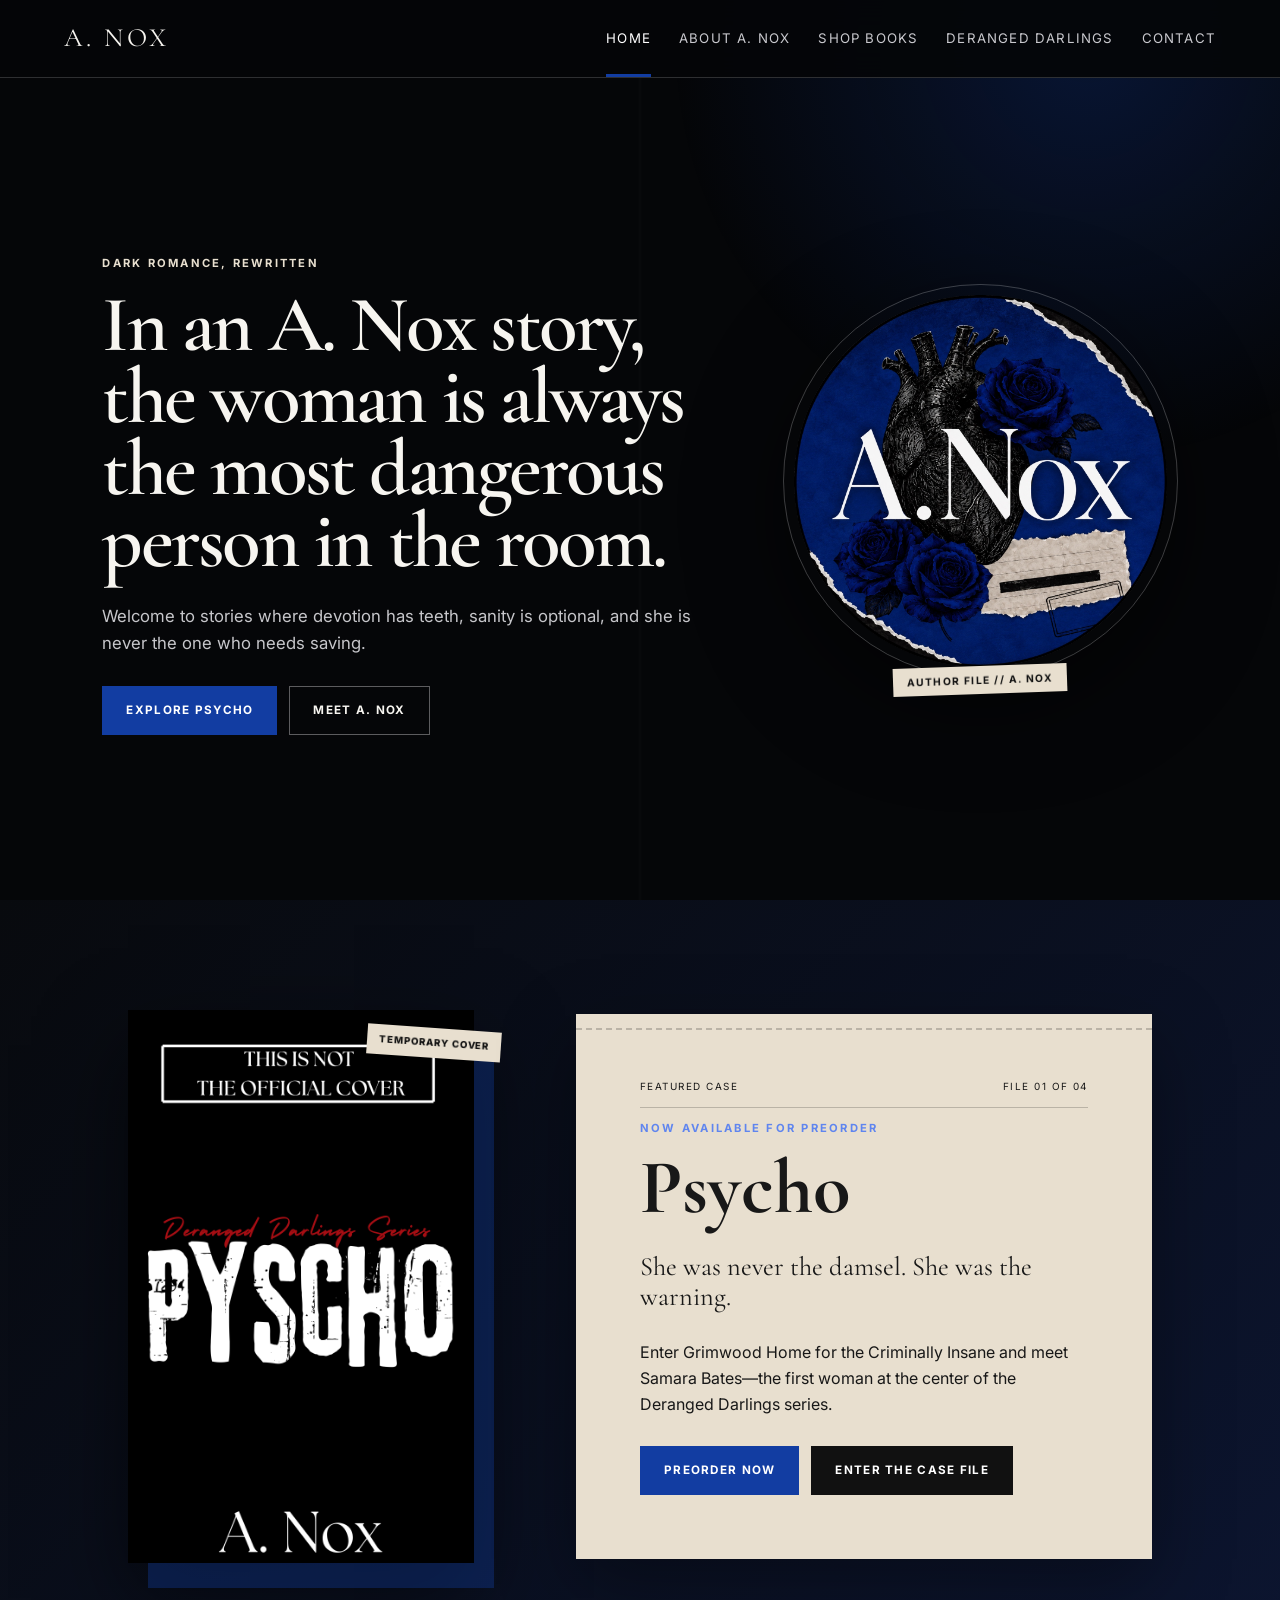
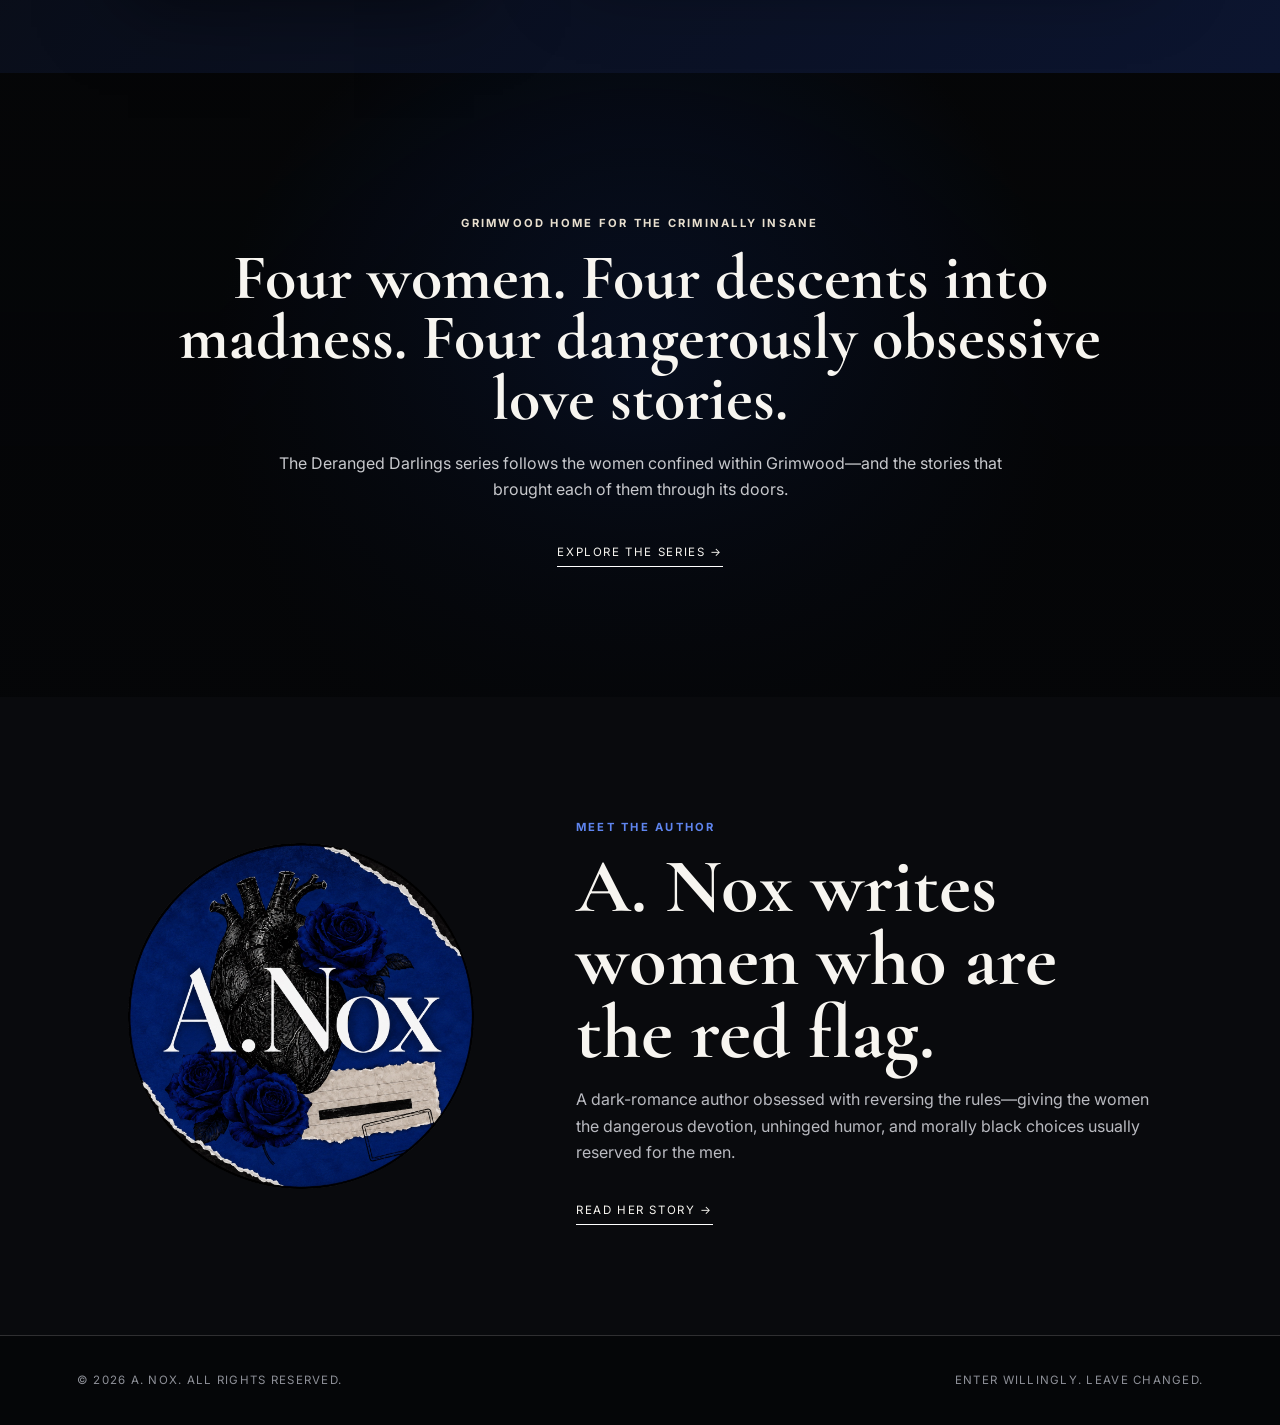
==== index.html @ 973962b9 "Build A. Nox author website" ====
<!doctype html>
<html lang="en">
<head>
  <meta charset="utf-8">
  <meta name="viewport" content="width=device-width,initial-scale=1">
  <meta name="description" content="The official website of dark romance author A. Nox, creator of the Deranged Darlings series.">
  <title>A. Nox | Dark Romance Author</title>
  <link rel="preconnect" href="https://fonts.googleapis.com">
  <link rel="preconnect" href="https://fonts.gstatic.com" crossorigin>
  <link href="https://fonts.googleapis.com/css2?family=Cormorant+Garamond:wght@500;600;700&family=Inter:wght@400;500;600;700&display=swap" rel="stylesheet">
  <link rel="stylesheet" href="styles.css">
</head>
<body>
  <header class="site-header">
    <a class="wordmark" href="index.html" aria-label="A. Nox home">A. NOX</a>
    <button class="menu-button" aria-expanded="false" aria-controls="site-nav">Menu</button>
    <nav id="site-nav" class="site-nav" aria-label="Main navigation">
      <a class="active" href="index.html">Home</a>
      <a href="about.html">About A. Nox</a>
      <a href="books.html">Shop Books</a>
      <a href="series.html">Deranged Darlings</a>
      <a href="contact.html">Contact</a>
    </nav>
  </header>

  <main>
    <section class="hero">
      <div class="hero-copy">
        <p class="eyebrow">Dark romance, rewritten</p>
        <h1>In an A. Nox story, the woman is always the most dangerous person in the room.</h1>
        <p class="hero-intro">Welcome to stories where devotion has teeth, sanity is optional, and she is never the one who needs saving.</p>
        <div class="button-row">
          <a class="button primary" href="books.html">Explore Psycho</a>
          <a class="button ghost" href="about.html">Meet A. Nox</a>
        </div>
      </div>
      <div class="hero-mark">
        <div class="seal-frame"><img src="assets/a-nox-logo.jpeg" alt="A. Nox logo with blue roses and anatomical heart"></div>
        <span class="case-stamp">AUTHOR FILE // A. NOX</span>
      </div>
    </section>

    <section class="featured section-grid">
      <div class="cover-wrap">
        <img class="book-cover" src="assets/psycho.jpeg" alt="Temporary cover for Psycho by A. Nox">
        <span class="temporary">Temporary cover</span>
      </div>
      <div class="evidence-card">
        <div class="file-meta"><span>Featured case</span><span>File 01 of 04</span></div>
        <p class="eyebrow blue">Now available for preorder</p>
        <h2>Psycho</h2>
        <p class="lead">She was never the damsel. She was the warning.</p>
        <p>Enter Grimwood Home for the Criminally Insane and meet Samara Bates—the first woman at the center of the Deranged Darlings series.</p>
        <div class="button-row">
          <a class="button primary" href="https://a.co/d/0cFT0E0G" target="_blank" rel="noopener">Preorder now</a>
          <a class="button ink" href="series.html#psycho">Enter the case file</a>
        </div>
      </div>
    </section>

    <section class="grimwood">
      <p class="eyebrow">Grimwood Home for the Criminally Insane</p>
      <h2>Four women. Four descents into madness. Four dangerously obsessive love stories.</h2>
      <p>The Deranged Darlings series follows the women confined within Grimwood—and the stories that brought each of them through its doors.</p>
      <a class="text-link" href="series.html">Explore the series <span aria-hidden="true">→</span></a>
    </section>

    <section class="about-preview section-grid">
      <div class="author-mark"><img src="assets/a-nox-logo.jpeg" alt="A. Nox author logo"></div>
      <div>
        <p class="eyebrow blue">Meet the author</p>
        <h2>A. Nox writes women who are the red flag.</h2>
        <p>A dark-romance author obsessed with reversing the rules—giving the women the dangerous devotion, unhinged humor, and morally black choices usually reserved for the men.</p>
        <a class="text-link" href="about.html">Read her story <span aria-hidden="true">→</span></a>
      </div>
    </section>
  </main>

  <footer>
    <span>© 2026 A. Nox. All rights reserved.</span>
    <span>Enter willingly. Leave changed.</span>
  </footer>
  <script src="script.js"></script>
</body>
</html>
---- styles.css ----
:root{--black:#050608;--panel:#0b0d12;--blue:#123da2;--blue2:#081f63;--white:#f7f5f0;--paper:#e8dfcf;--muted:#a6a7ad;--line:rgba(255,255,255,.17);--serif:"Cormorant Garamond",Georgia,serif;--sans:Inter,Arial,sans-serif}
*{box-sizing:border-box}html{scroll-behavior:smooth}body{margin:0;background:var(--black);color:var(--white);font-family:var(--sans);line-height:1.65}body:before{content:"";position:fixed;inset:0;pointer-events:none;background:radial-gradient(circle at 85% 5%,rgba(18,61,162,.28),transparent 30%),linear-gradient(90deg,transparent 49.8%,rgba(255,255,255,.018) 50%,transparent 50.2%);z-index:-1}img{max-width:100%;display:block}a{color:inherit}.site-header{height:78px;display:flex;align-items:center;justify-content:space-between;padding:0 clamp(22px,5vw,78px);border-bottom:1px solid var(--line);background:rgba(5,6,8,.92);position:sticky;top:0;z-index:10;backdrop-filter:blur(15px)}.wordmark{font-family:var(--serif);font-size:1.65rem;text-decoration:none;letter-spacing:.13em}.site-nav{display:flex;gap:28px;align-items:center}.site-nav a{text-decoration:none;color:#c9c9ce;font-size:.83rem;text-transform:uppercase;letter-spacing:.09em;padding:28px 0 24px;border-bottom:3px solid transparent}.site-nav a:hover,.site-nav a.active{color:white;border-bottom-color:var(--blue)}.menu-button{display:none;background:transparent;color:white;border:1px solid var(--line);padding:10px 14px}.hero{min-height:calc(100vh - 78px);display:grid;grid-template-columns:1.2fr .8fr;gap:7vw;align-items:center;padding:70px clamp(24px,8vw,130px)}.hero h1{font-family:var(--serif);font-weight:600;font-size:clamp(3.1rem,6.2vw,6.8rem);line-height:.91;letter-spacing:-.035em;margin:16px 0 25px;max-width:1050px}.hero-intro{max-width:660px;color:#c6c6ca;font-size:1.05rem}.eyebrow{text-transform:uppercase;letter-spacing:.2em;font-size:.7rem;font-weight:700;color:var(--paper)}.eyebrow.blue{color:#5f85ef}.button-row{display:flex;gap:12px;flex-wrap:wrap;margin-top:28px}.button{display:inline-flex;justify-content:center;align-items:center;min-height:49px;padding:0 23px;text-decoration:none;text-transform:uppercase;letter-spacing:.11em;font-size:.73rem;font-weight:700;border:1px solid transparent}.button.primary{background:var(--blue);color:white}.button.primary:hover{background:#1c4fc7}.button.ghost{border-color:rgba(255,255,255,.35)}.button.ink{background:#111;color:white}.hero-mark{justify-self:center;position:relative}.seal-frame{border-radius:50%;padding:10px;border:1px solid rgba(255,255,255,.22);box-shadow:0 30px 90px rgba(0,0,0,.55);max-width:500px}.seal-frame img,.author-mark img{border-radius:50%}.case-stamp{display:block;width:max-content;margin:-12px auto 0;background:var(--paper);color:#111;padding:8px 14px;transform:rotate(-2deg);font:700 .64rem var(--sans);letter-spacing:.14em}.section-grid{display:grid;grid-template-columns:minmax(260px,.75fr) 1.25fr;gap:clamp(35px,8vw,120px);align-items:center;padding:110px clamp(24px,10vw,160px)}.featured{background:linear-gradient(135deg,#080a0e,#0c1530)}.cover-wrap{max-width:390px;margin:auto;position:relative}.book-cover{box-shadow:20px 25px 0 rgba(18,61,162,.36),0 35px 80px rgba(0,0,0,.55)}.temporary{position:absolute;top:18px;right:-28px;background:var(--paper);color:#111;padding:7px 12px;text-transform:uppercase;font-size:.6rem;font-weight:800;letter-spacing:.1em;transform:rotate(4deg)}.evidence-card{background:var(--paper);color:#181818;padding:clamp(28px,5vw,65px);position:relative;box-shadow:0 25px 70px rgba(0,0,0,.35)}.evidence-card:before{content:"";position:absolute;left:0;right:0;top:14px;border-top:2px dashed rgba(0,0,0,.2)}.file-meta{display:flex;justify-content:space-between;text-transform:uppercase;font-size:.62rem;letter-spacing:.15em;border-bottom:1px solid rgba(0,0,0,.2);padding-bottom:12px}.evidence-card h2,.grimwood h2,.about-preview h2,.page-hero h1{font-family:var(--serif);font-size:clamp(3rem,6vw,6rem);line-height:.95;margin:15px 0}.lead{font-family:var(--serif);font-size:1.65rem;line-height:1.15}.grimwood{text-align:center;padding:130px max(24px,13vw);background:linear-gradient(rgba(5,6,8,.76),rgba(5,6,8,.96)),radial-gradient(circle at center,var(--blue),transparent 60%)}.grimwood h2{font-size:clamp(2.7rem,5vw,5.3rem)}.grimwood p:not(.eyebrow){max-width:760px;margin:20px auto;color:#c7c8cc}.text-link{display:inline-block;margin-top:20px;text-transform:uppercase;letter-spacing:.14em;font-size:.72rem;text-decoration:none;border-bottom:1px solid #fff;padding-bottom:4px}.about-preview{background:#090a0d}.author-mark{max-width:390px;margin:auto}.about-preview p:not(.eyebrow){color:#b9bac0;max-width:640px}.page-hero{padding:100px clamp(24px,10vw,160px) 70px;border-bottom:1px solid var(--line);background:radial-gradient(circle at 70% 30%,rgba(18,61,162,.3),transparent 35%)}.page-hero p{max-width:730px;color:#c0c1c7}.cards{display:grid;grid-template-columns:repeat(4,1fr);gap:24px;padding:80px clamp(24px,6vw,100px)}.book-card{background:var(--panel);border:1px solid var(--line);padding:16px}.book-card img{aspect-ratio:3/4.6;object-fit:cover;width:100%}.book-card h2{font:600 2.2rem var(--serif);margin:18px 0 2px}.book-card p{color:var(--muted);font-size:.85rem}.book-card.featured-card{border-color:#315fda;box-shadow:0 0 0 1px #315fda}.content-page{max-width:960px;margin:auto;padding:80px 24px 120px}.content-page h2{font:600 clamp(2.6rem,5vw,4.8rem) var(--serif);line-height:1;margin-top:65px}.content-page p{color:#c8c9ce;font-size:1.03rem}.case-list{display:grid;gap:28px;padding:80px clamp(24px,9vw,145px)}.case-row{display:grid;grid-template-columns:170px 1fr;gap:38px;align-items:center;border:1px solid var(--line);padding:22px;background:var(--panel)}.case-row img{width:170px}.case-row h2{font:600 3rem var(--serif);margin:0}.case-row .number{color:#668cff;font-size:.68rem;text-transform:uppercase;letter-spacing:.16em}.contact-box{background:var(--paper);color:#111;padding:clamp(28px,5vw,62px);margin-top:45px}.contact-box p{color:#333}.contact-box .button{background:#111;color:#fff}footer{display:flex;justify-content:space-between;gap:20px;padding:35px clamp(24px,6vw,90px);border-top:1px solid var(--line);color:#8e9098;font-size:.72rem;text-transform:uppercase;letter-spacing:.11em}
@media(max-width:900px){.menu-button{display:block}.site-nav{display:none;position:absolute;top:78px;left:0;right:0;background:#08090c;flex-direction:column;align-items:stretch;padding:15px 25px 28px;border-bottom:1px solid var(--line)}.site-nav.open{display:flex}.site-nav a{padding:12px 0}.hero{grid-template-columns:1fr;padding-top:55px}.hero-mark{max-width:360px}.section-grid{grid-template-columns:1fr}.about-preview .author-mark{max-width:300px}.cards{grid-template-columns:repeat(2,1fr)}.case-row{grid-template-columns:120px 1fr}.case-row img{width:120px}}
@media(max-width:560px){.hero h1{font-size:3.35rem}.hero{padding-left:20px;padding-right:20px}.cards{grid-template-columns:1fr 1fr;gap:12px;padding:50px 12px}.book-card{padding:8px}.book-card h2{font-size:1.55rem}.book-card p{font-size:.72rem}.case-row{grid-template-columns:88px 1fr;gap:18px;padding:12px}.case-row img{width:88px}.case-row h2{font-size:2.2rem}.evidence-card{padding:34px 24px}.file-meta{gap:10px}footer{flex-direction:column}.button{width:100%}}
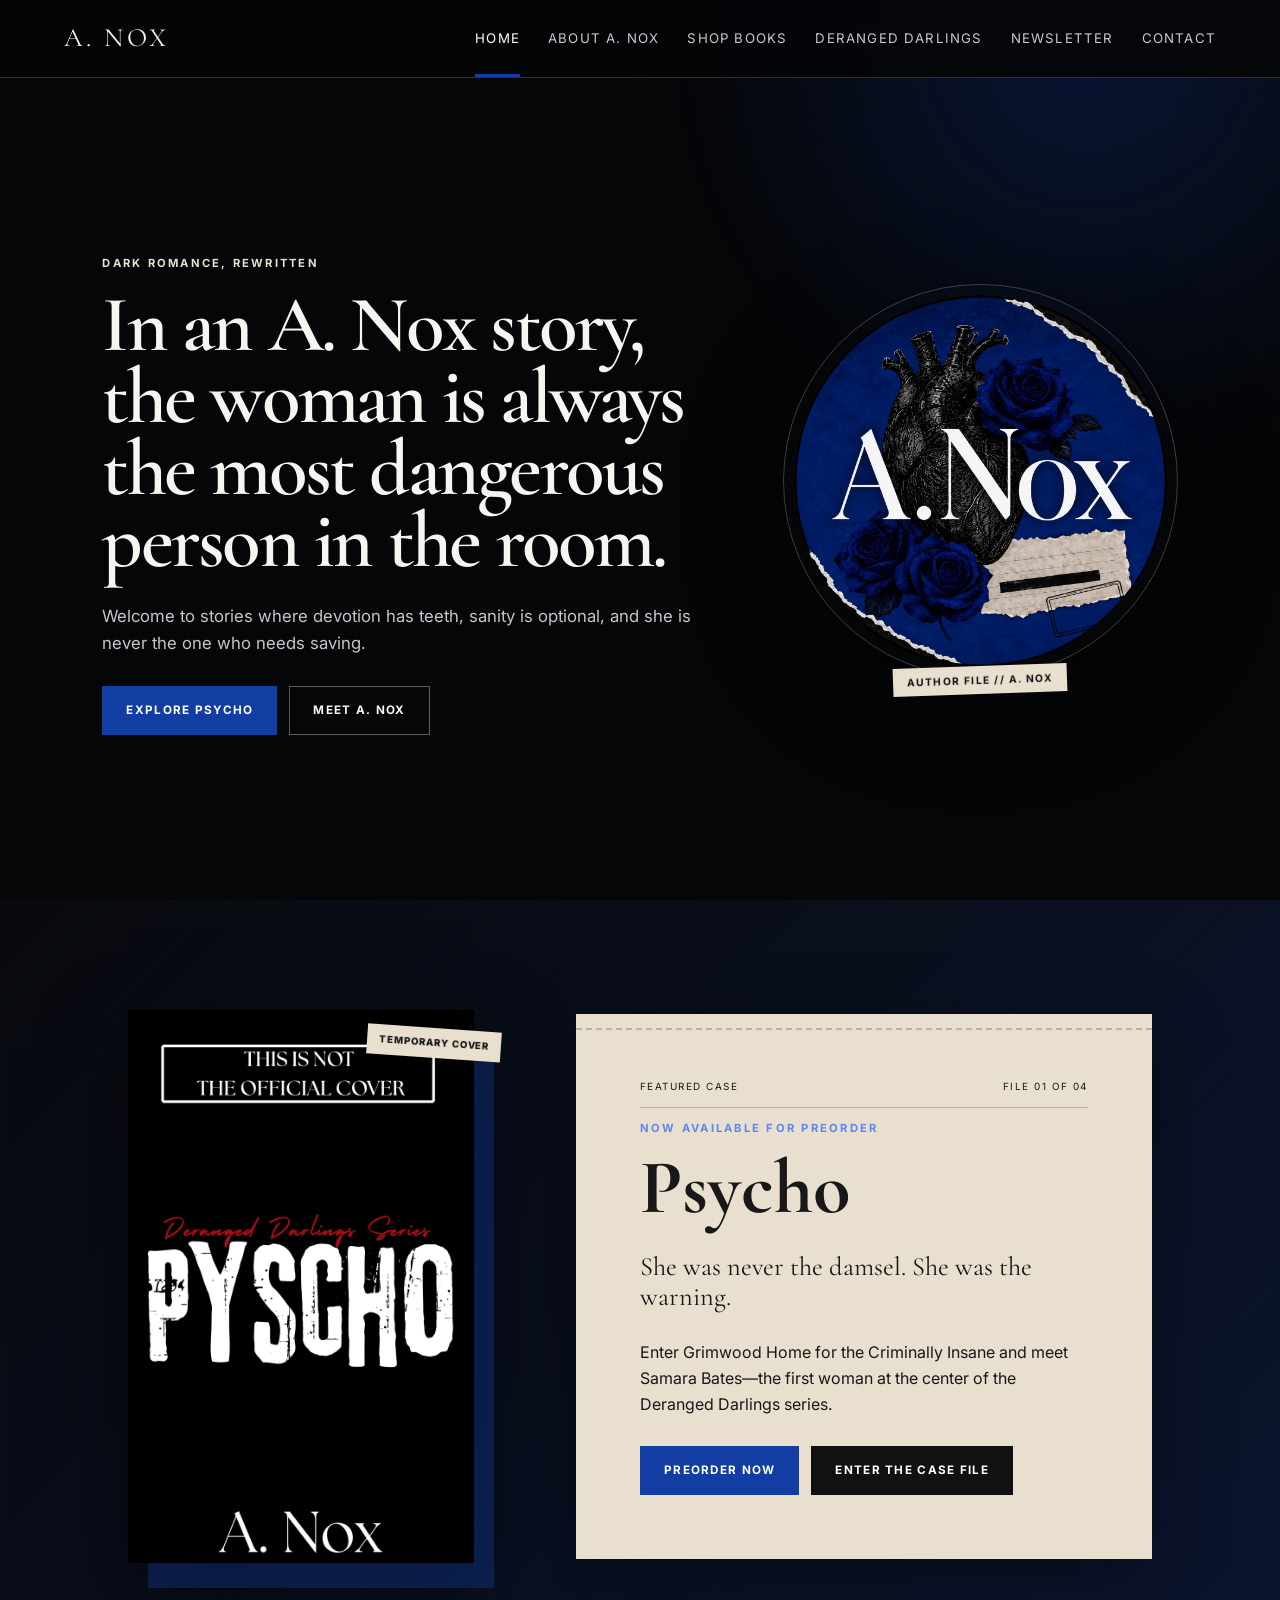
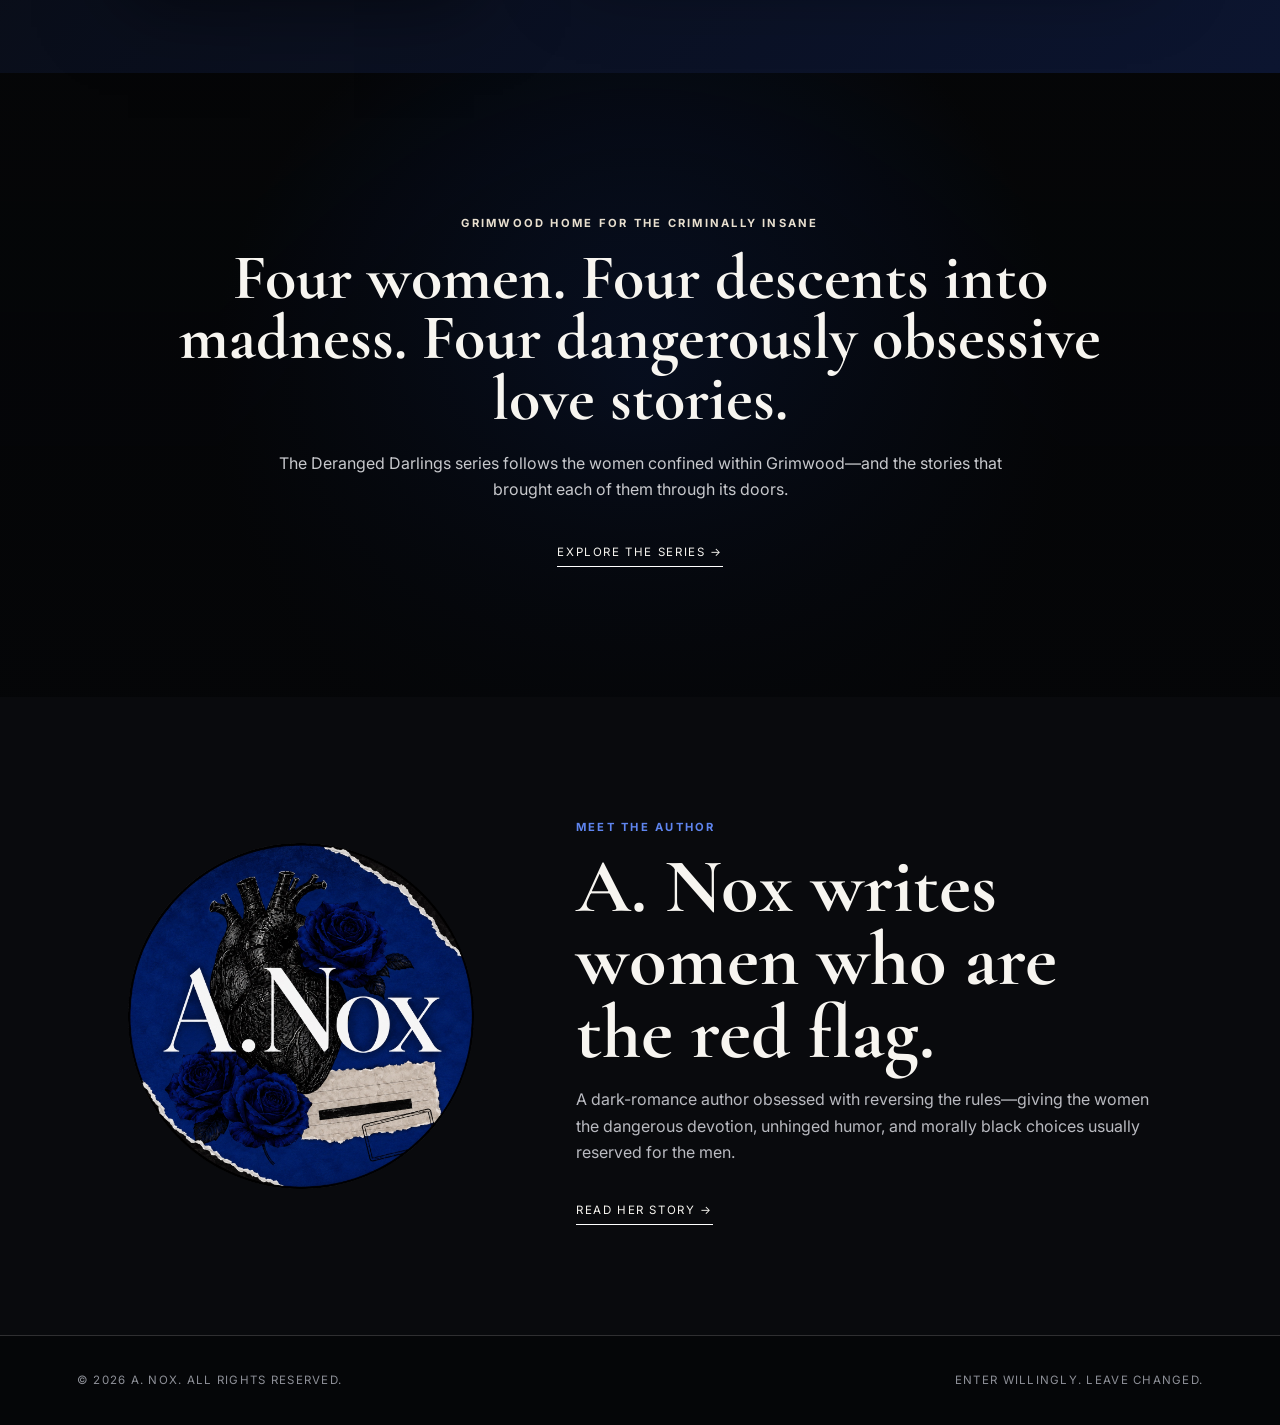
==== commit a9b35744: "Add The Restricted File newsletter page" ====
--- a/index.html
+++ b/index.html
@@ -19,7 +19,7 @@
       <a href="about.html">About A. Nox</a>
       <a href="books.html">Shop Books</a>
       <a href="series.html">Deranged Darlings</a>
-      <a href="contact.html">Contact</a>
+      <a href="newsletter.html">Newsletter</a><a href="contact.html">Contact</a>
     </nav>
   </header>
 
--- a/styles.css
+++ b/styles.css
@@ -2,3 +2,7 @@
 *{box-sizing:border-box}html{scroll-behavior:smooth}body{margin:0;background:var(--black);color:var(--white);font-family:var(--sans);line-height:1.65}body:before{content:"";position:fixed;inset:0;pointer-events:none;background:radial-gradient(circle at 85% 5%,rgba(18,61,162,.28),transparent 30%),linear-gradient(90deg,transparent 49.8%,rgba(255,255,255,.018) 50%,transparent 50.2%);z-index:-1}img{max-width:100%;display:block}a{color:inherit}.site-header{height:78px;display:flex;align-items:center;justify-content:space-between;padding:0 clamp(22px,5vw,78px);border-bottom:1px solid var(--line);background:rgba(5,6,8,.92);position:sticky;top:0;z-index:10;backdrop-filter:blur(15px)}.wordmark{font-family:var(--serif);font-size:1.65rem;text-decoration:none;letter-spacing:.13em}.site-nav{display:flex;gap:28px;align-items:center}.site-nav a{text-decoration:none;color:#c9c9ce;font-size:.83rem;text-transform:uppercase;letter-spacing:.09em;padding:28px 0 24px;border-bottom:3px solid transparent}.site-nav a:hover,.site-nav a.active{color:white;border-bottom-color:var(--blue)}.menu-button{display:none;background:transparent;color:white;border:1px solid var(--line);padding:10px 14px}.hero{min-height:calc(100vh - 78px);display:grid;grid-template-columns:1.2fr .8fr;gap:7vw;align-items:center;padding:70px clamp(24px,8vw,130px)}.hero h1{font-family:var(--serif);font-weight:600;font-size:clamp(3.1rem,6.2vw,6.8rem);line-height:.91;letter-spacing:-.035em;margin:16px 0 25px;max-width:1050px}.hero-intro{max-width:660px;color:#c6c6ca;font-size:1.05rem}.eyebrow{text-transform:uppercase;letter-spacing:.2em;font-size:.7rem;font-weight:700;color:var(--paper)}.eyebrow.blue{color:#5f85ef}.button-row{display:flex;gap:12px;flex-wrap:wrap;margin-top:28px}.button{display:inline-flex;justify-content:center;align-items:center;min-height:49px;padding:0 23px;text-decoration:none;text-transform:uppercase;letter-spacing:.11em;font-size:.73rem;font-weight:700;border:1px solid transparent}.button.primary{background:var(--blue);color:white}.button.primary:hover{background:#1c4fc7}.button.ghost{border-color:rgba(255,255,255,.35)}.button.ink{background:#111;color:white}.hero-mark{justify-self:center;position:relative}.seal-frame{border-radius:50%;padding:10px;border:1px solid rgba(255,255,255,.22);box-shadow:0 30px 90px rgba(0,0,0,.55);max-width:500px}.seal-frame img,.author-mark img{border-radius:50%}.case-stamp{display:block;width:max-content;margin:-12px auto 0;background:var(--paper);color:#111;padding:8px 14px;transform:rotate(-2deg);font:700 .64rem var(--sans);letter-spacing:.14em}.section-grid{display:grid;grid-template-columns:minmax(260px,.75fr) 1.25fr;gap:clamp(35px,8vw,120px);align-items:center;padding:110px clamp(24px,10vw,160px)}.featured{background:linear-gradient(135deg,#080a0e,#0c1530)}.cover-wrap{max-width:390px;margin:auto;position:relative}.book-cover{box-shadow:20px 25px 0 rgba(18,61,162,.36),0 35px 80px rgba(0,0,0,.55)}.temporary{position:absolute;top:18px;right:-28px;background:var(--paper);color:#111;padding:7px 12px;text-transform:uppercase;font-size:.6rem;font-weight:800;letter-spacing:.1em;transform:rotate(4deg)}.evidence-card{background:var(--paper);color:#181818;padding:clamp(28px,5vw,65px);position:relative;box-shadow:0 25px 70px rgba(0,0,0,.35)}.evidence-card:before{content:"";position:absolute;left:0;right:0;top:14px;border-top:2px dashed rgba(0,0,0,.2)}.file-meta{display:flex;justify-content:space-between;text-transform:uppercase;font-size:.62rem;letter-spacing:.15em;border-bottom:1px solid rgba(0,0,0,.2);padding-bottom:12px}.evidence-card h2,.grimwood h2,.about-preview h2,.page-hero h1{font-family:var(--serif);font-size:clamp(3rem,6vw,6rem);line-height:.95;margin:15px 0}.lead{font-family:var(--serif);font-size:1.65rem;line-height:1.15}.grimwood{text-align:center;padding:130px max(24px,13vw);background:linear-gradient(rgba(5,6,8,.76),rgba(5,6,8,.96)),radial-gradient(circle at center,var(--blue),transparent 60%)}.grimwood h2{font-size:clamp(2.7rem,5vw,5.3rem)}.grimwood p:not(.eyebrow){max-width:760px;margin:20px auto;color:#c7c8cc}.text-link{display:inline-block;margin-top:20px;text-transform:uppercase;letter-spacing:.14em;font-size:.72rem;text-decoration:none;border-bottom:1px solid #fff;padding-bottom:4px}.about-preview{background:#090a0d}.author-mark{max-width:390px;margin:auto}.about-preview p:not(.eyebrow){color:#b9bac0;max-width:640px}.page-hero{padding:100px clamp(24px,10vw,160px) 70px;border-bottom:1px solid var(--line);background:radial-gradient(circle at 70% 30%,rgba(18,61,162,.3),transparent 35%)}.page-hero p{max-width:730px;color:#c0c1c7}.cards{display:grid;grid-template-columns:repeat(4,1fr);gap:24px;padding:80px clamp(24px,6vw,100px)}.book-card{background:var(--panel);border:1px solid var(--line);padding:16px}.book-card img{aspect-ratio:3/4.6;object-fit:cover;width:100%}.book-card h2{font:600 2.2rem var(--serif);margin:18px 0 2px}.book-card p{color:var(--muted);font-size:.85rem}.book-card.featured-card{border-color:#315fda;box-shadow:0 0 0 1px #315fda}.content-page{max-width:960px;margin:auto;padding:80px 24px 120px}.content-page h2{font:600 clamp(2.6rem,5vw,4.8rem) var(--serif);line-height:1;margin-top:65px}.content-page p{color:#c8c9ce;font-size:1.03rem}.case-list{display:grid;gap:28px;padding:80px clamp(24px,9vw,145px)}.case-row{display:grid;grid-template-columns:170px 1fr;gap:38px;align-items:center;border:1px solid var(--line);padding:22px;background:var(--panel)}.case-row img{width:170px}.case-row h2{font:600 3rem var(--serif);margin:0}.case-row .number{color:#668cff;font-size:.68rem;text-transform:uppercase;letter-spacing:.16em}.contact-box{background:var(--paper);color:#111;padding:clamp(28px,5vw,62px);margin-top:45px}.contact-box p{color:#333}.contact-box .button{background:#111;color:#fff}footer{display:flex;justify-content:space-between;gap:20px;padding:35px clamp(24px,6vw,90px);border-top:1px solid var(--line);color:#8e9098;font-size:.72rem;text-transform:uppercase;letter-spacing:.11em}
 @media(max-width:900px){.menu-button{display:block}.site-nav{display:none;position:absolute;top:78px;left:0;right:0;background:#08090c;flex-direction:column;align-items:stretch;padding:15px 25px 28px;border-bottom:1px solid var(--line)}.site-nav.open{display:flex}.site-nav a{padding:12px 0}.hero{grid-template-columns:1fr;padding-top:55px}.hero-mark{max-width:360px}.section-grid{grid-template-columns:1fr}.about-preview .author-mark{max-width:300px}.cards{grid-template-columns:repeat(2,1fr)}.case-row{grid-template-columns:120px 1fr}.case-row img{width:120px}}
 @media(max-width:560px){.hero h1{font-size:3.35rem}.hero{padding-left:20px;padding-right:20px}.cards{grid-template-columns:1fr 1fr;gap:12px;padding:50px 12px}.book-card{padding:8px}.book-card h2{font-size:1.55rem}.book-card p{font-size:.72rem}.case-row{grid-template-columns:88px 1fr;gap:18px;padding:12px}.case-row img{width:88px}.case-row h2{font-size:2.2rem}.evidence-card{padding:34px 24px}.file-meta{gap:10px}footer{flex-direction:column}.button{width:100%}}
+.contact-sections{max-width:1180px;margin:auto;padding:70px 24px 120px}.contact-sections .contact-box{margin:0}.contact-sections h2{font:600 clamp(2.8rem,5vw,5rem) var(--serif);line-height:.95;margin:14px 0 22px}.contact-address{font-size:.78rem;letter-spacing:.08em}.link-panel{padding:70px 0}.profile-links{display:grid;grid-template-columns:1fr 1fr;border-top:1px solid var(--line)}.profile-links a{display:flex;justify-content:space-between;gap:20px;padding:22px 18px;text-decoration:none;border-bottom:1px solid var(--line);color:#aaa}.profile-links a:nth-child(odd){border-right:1px solid var(--line)}.profile-links a:hover{background:rgba(18,61,162,.18);color:white}.profile-links strong{color:white}.applications{background:linear-gradient(135deg,var(--blue2),#080a10);padding:clamp(28px,5vw,65px);border:1px solid rgba(95,133,239,.45)}.applications>p:not(.eyebrow){max-width:680px;color:#c7cad2}.application-grid{display:grid;grid-template-columns:1fr 1fr;gap:18px;margin-top:35px}.application-grid a{display:block;background:var(--paper);color:#111;padding:28px;text-decoration:none;transition:transform .2s ease}.application-grid a:hover{transform:translateY(-4px)}.application-grid span{font-size:.62rem;text-transform:uppercase;letter-spacing:.15em}.application-grid h3{font:600 2.4rem var(--serif);margin:12px 0 4px}.application-grid p{color:#333}.application-grid strong{text-transform:uppercase;font-size:.7rem;letter-spacing:.12em}
+@media(max-width:560px){.profile-links,.application-grid{grid-template-columns:1fr}.profile-links a:nth-child(odd){border-right:0}.profile-links a{padding-left:4px;padding-right:4px}.contact-sections{padding-left:14px;padding-right:14px}}
+.restricted-page{min-height:calc(100vh - 78px);display:grid;grid-template-columns:1.05fr .95fr;gap:clamp(35px,8vw,120px);align-items:center;padding:80px clamp(24px,9vw,150px);background:radial-gradient(circle at 20% 20%,rgba(18,61,162,.32),transparent 35%)}.restricted-copy h1{font:600 clamp(4rem,8vw,8.5rem)/.82 var(--serif);letter-spacing:-.04em;margin:18px 0 28px;max-width:800px}.restricted-copy>p:not(.eyebrow,.restricted-lead,.fine-print){max-width:620px;color:#c2c4cb}.restricted-lead{font:600 clamp(1.6rem,3vw,2.5rem)/1.05 var(--serif);max-width:620px}.fine-print{font-size:.68rem;color:#777b85;text-transform:uppercase;letter-spacing:.1em;margin-top:20px}.restricted-dossier{background:var(--paper);color:#111;padding:clamp(28px,5vw,60px);transform:rotate(1deg);box-shadow:24px 28px 0 rgba(18,61,162,.35),0 35px 80px rgba(0,0,0,.5);position:relative}.dossier-label{display:block;border-bottom:1px solid rgba(0,0,0,.25);padding-bottom:10px;text-transform:uppercase;font-size:.62rem;letter-spacing:.14em}.restricted-dossier h2{font:600 clamp(2.8rem,5vw,5rem)/.9 var(--serif);margin:25px 0}.restricted-dossier ul{list-style:none;margin:0;padding:0;border-top:1px solid rgba(0,0,0,.18)}.restricted-dossier li{display:flex;gap:18px;padding:13px 0;border-bottom:1px solid rgba(0,0,0,.18);font-size:.86rem;text-transform:uppercase;letter-spacing:.07em}.restricted-dossier li span{color:var(--blue);font-weight:800}.restricted-dossier .redaction{height:15px;width:72%;background:#111;margin:28px 0 18px}.restricted-dossier strong{font-size:.64rem;letter-spacing:.15em;color:var(--blue)}
+@media(max-width:900px){.restricted-page{grid-template-columns:1fr}.restricted-dossier{transform:none;margin-top:25px}}
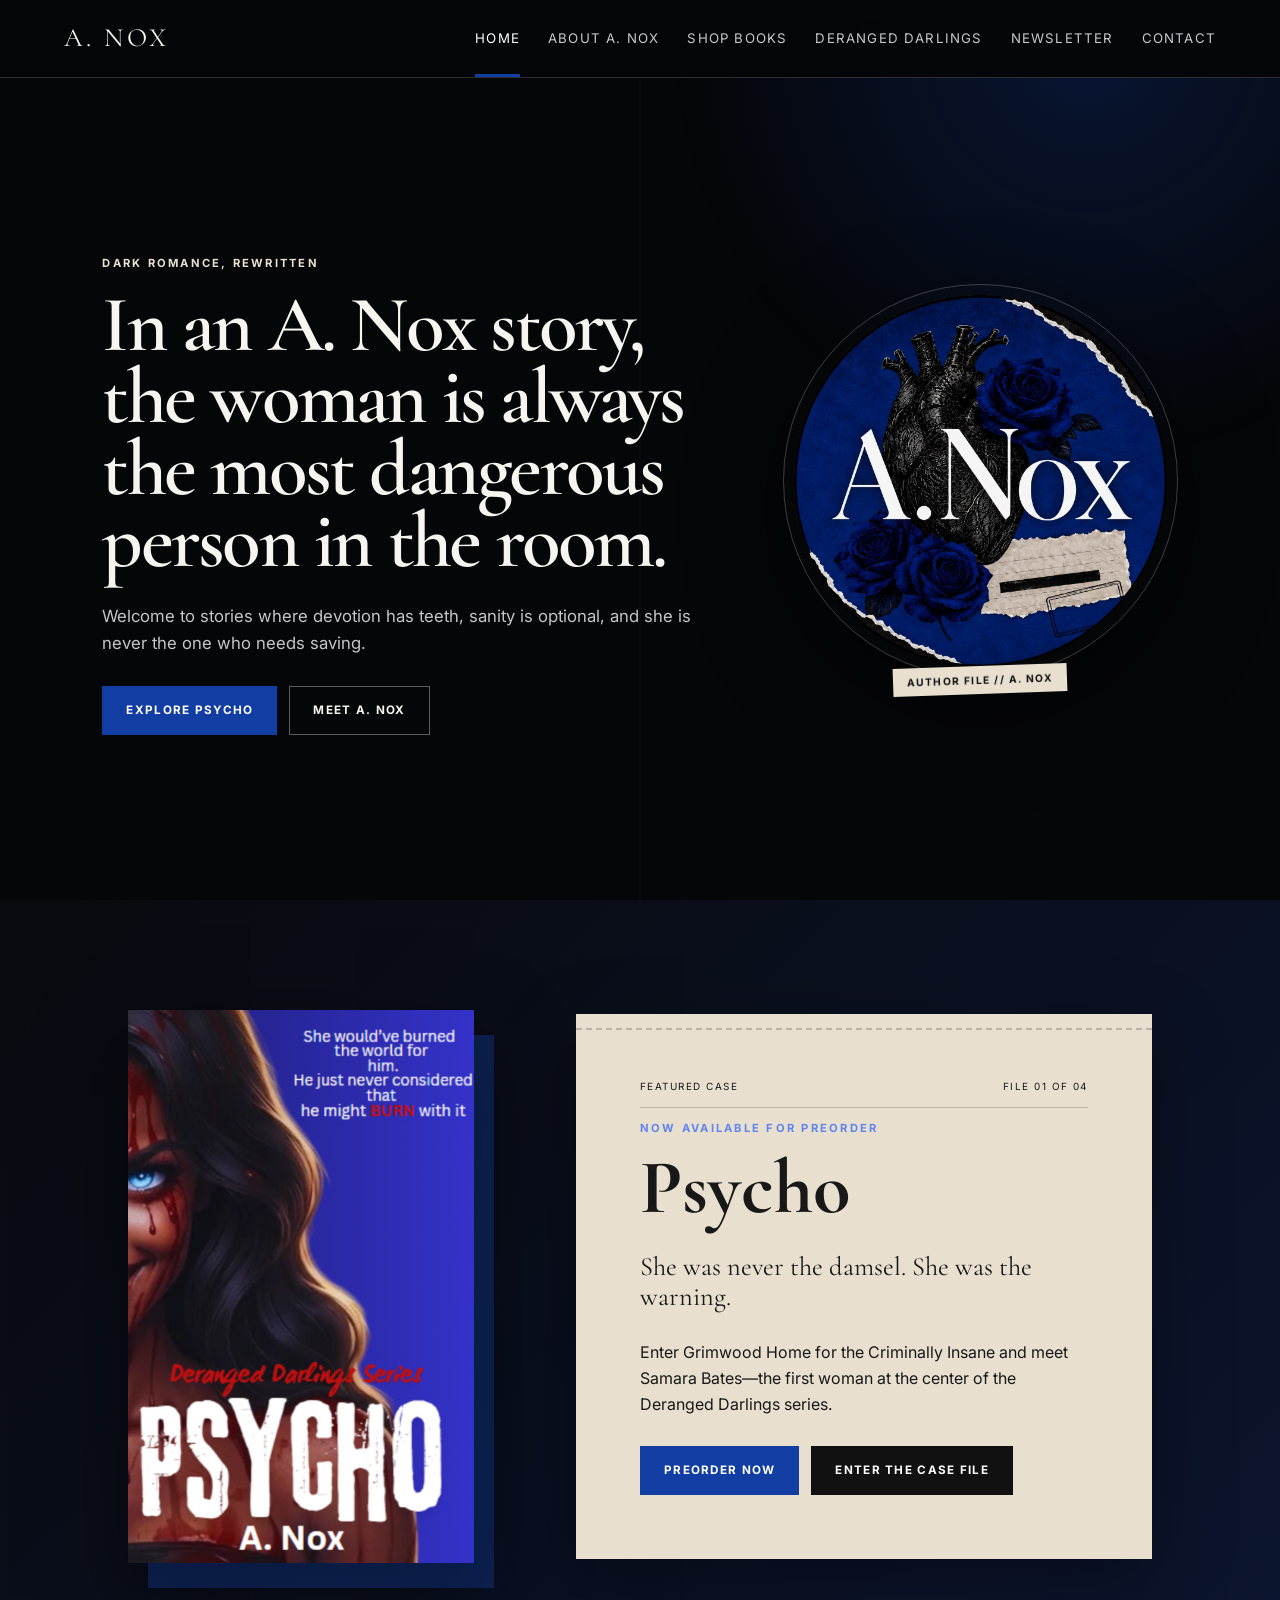
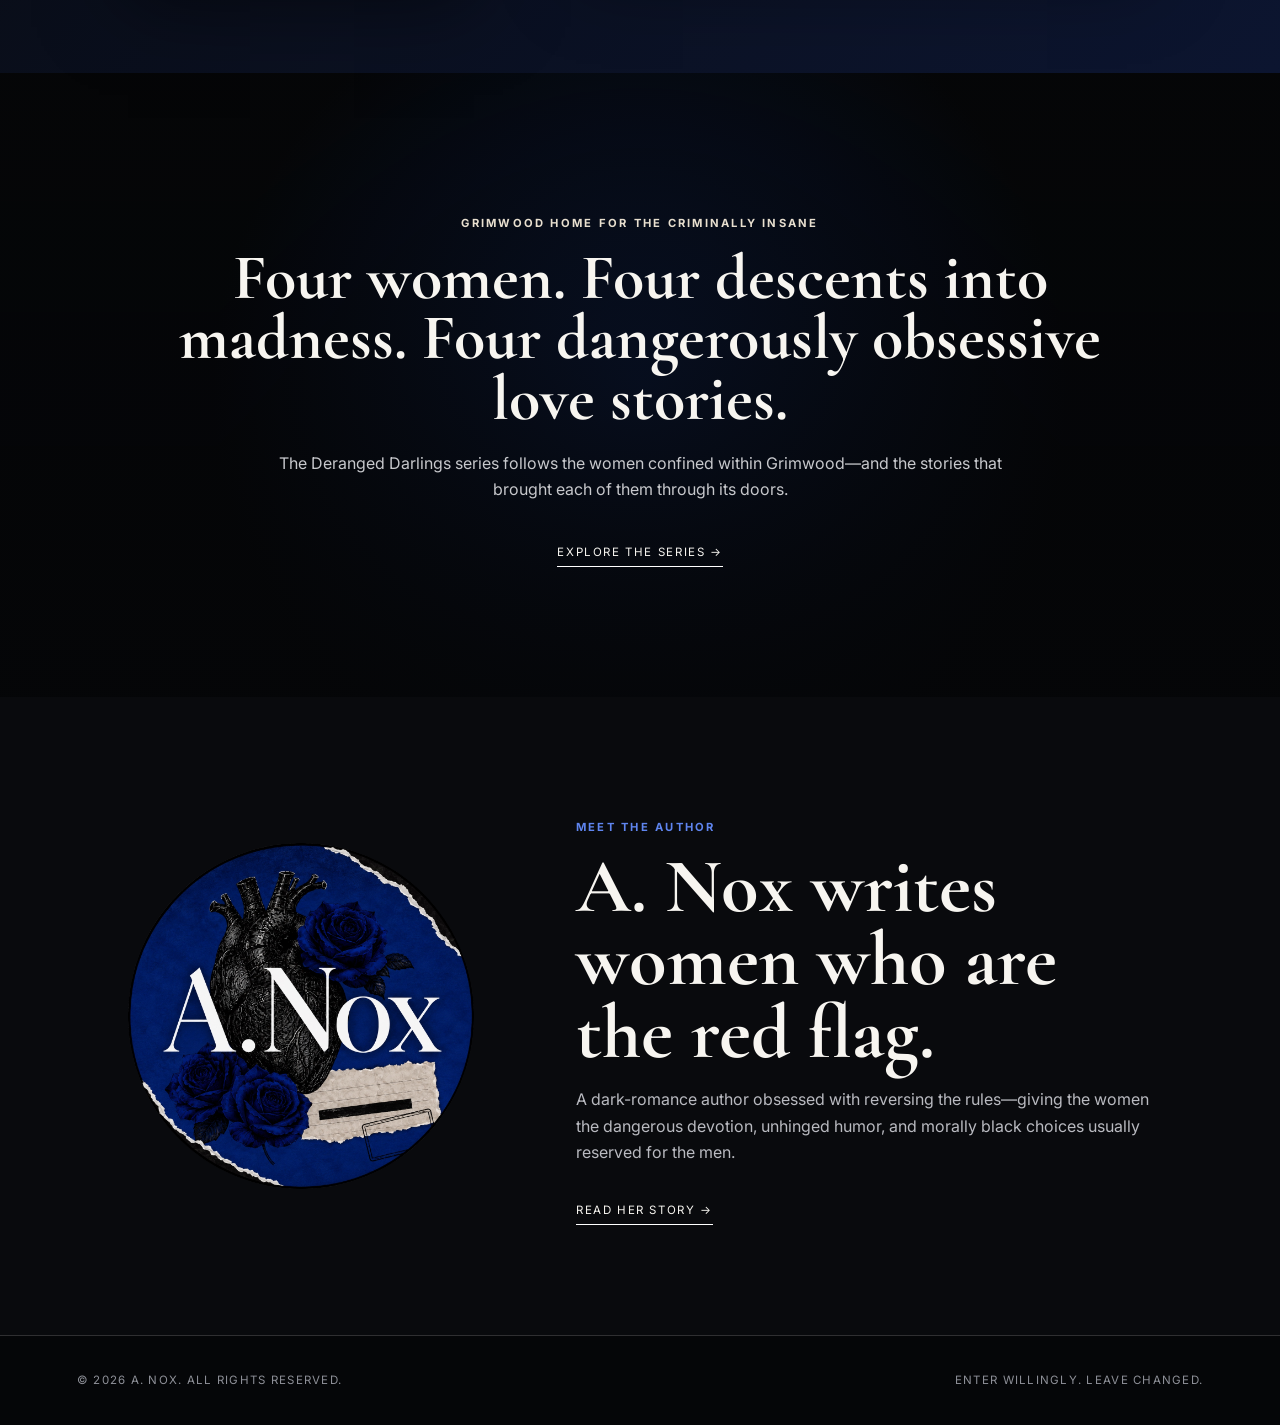
==== commit 24baee97: "Replace Psycho temporary cover with final cover" ====
--- a/index.html
+++ b/index.html
@@ -42,8 +42,7 @@
 
     <section class="featured section-grid">
       <div class="cover-wrap">
-        <img class="book-cover" src="assets/psycho.jpeg" alt="Temporary cover for Psycho by A. Nox">
-        <span class="temporary">Temporary cover</span>
+        <img class="book-cover" src="assets/psycho.jpeg" alt="Final cover for Psycho by A. Nox">
       </div>
       <div class="evidence-card">
         <div class="file-meta"><span>Featured case</span><span>File 01 of 04</span></div>
--- a/styles.css
+++ b/styles.css
@@ -5,4 +5,5 @@
 .contact-sections{max-width:1180px;margin:auto;padding:70px 24px 120px}.contact-sections .contact-box{margin:0}.contact-sections h2{font:600 clamp(2.8rem,5vw,5rem) var(--serif);line-height:.95;margin:14px 0 22px}.contact-address{font-size:.78rem;letter-spacing:.08em}.link-panel{padding:70px 0}.profile-links{display:grid;grid-template-columns:1fr 1fr;border-top:1px solid var(--line)}.profile-links a{display:flex;justify-content:space-between;gap:20px;padding:22px 18px;text-decoration:none;border-bottom:1px solid var(--line);color:#aaa}.profile-links a:nth-child(odd){border-right:1px solid var(--line)}.profile-links a:hover{background:rgba(18,61,162,.18);color:white}.profile-links strong{color:white}.applications{background:linear-gradient(135deg,var(--blue2),#080a10);padding:clamp(28px,5vw,65px);border:1px solid rgba(95,133,239,.45)}.applications>p:not(.eyebrow){max-width:680px;color:#c7cad2}.application-grid{display:grid;grid-template-columns:1fr 1fr;gap:18px;margin-top:35px}.application-grid a{display:block;background:var(--paper);color:#111;padding:28px;text-decoration:none;transition:transform .2s ease}.application-grid a:hover{transform:translateY(-4px)}.application-grid span{font-size:.62rem;text-transform:uppercase;letter-spacing:.15em}.application-grid h3{font:600 2.4rem var(--serif);margin:12px 0 4px}.application-grid p{color:#333}.application-grid strong{text-transform:uppercase;font-size:.7rem;letter-spacing:.12em}
 @media(max-width:560px){.profile-links,.application-grid{grid-template-columns:1fr}.profile-links a:nth-child(odd){border-right:0}.profile-links a{padding-left:4px;padding-right:4px}.contact-sections{padding-left:14px;padding-right:14px}}
 .restricted-page{min-height:calc(100vh - 78px);display:grid;grid-template-columns:1.05fr .95fr;gap:clamp(35px,8vw,120px);align-items:center;padding:80px clamp(24px,9vw,150px);background:radial-gradient(circle at 20% 20%,rgba(18,61,162,.32),transparent 35%)}.restricted-copy h1{font:600 clamp(4rem,8vw,8.5rem)/.82 var(--serif);letter-spacing:-.04em;margin:18px 0 28px;max-width:800px}.restricted-copy>p:not(.eyebrow,.restricted-lead,.fine-print){max-width:620px;color:#c2c4cb}.restricted-lead{font:600 clamp(1.6rem,3vw,2.5rem)/1.05 var(--serif);max-width:620px}.fine-print{font-size:.68rem;color:#777b85;text-transform:uppercase;letter-spacing:.1em;margin-top:20px}.restricted-dossier{background:var(--paper);color:#111;padding:clamp(28px,5vw,60px);transform:rotate(1deg);box-shadow:24px 28px 0 rgba(18,61,162,.35),0 35px 80px rgba(0,0,0,.5);position:relative}.dossier-label{display:block;border-bottom:1px solid rgba(0,0,0,.25);padding-bottom:10px;text-transform:uppercase;font-size:.62rem;letter-spacing:.14em}.restricted-dossier h2{font:600 clamp(2.8rem,5vw,5rem)/.9 var(--serif);margin:25px 0}.restricted-dossier ul{list-style:none;margin:0;padding:0;border-top:1px solid rgba(0,0,0,.18)}.restricted-dossier li{display:flex;gap:18px;padding:13px 0;border-bottom:1px solid rgba(0,0,0,.18);font-size:.86rem;text-transform:uppercase;letter-spacing:.07em}.restricted-dossier li span{color:var(--blue);font-weight:800}.restricted-dossier .redaction{height:15px;width:72%;background:#111;margin:28px 0 18px}.restricted-dossier strong{font-size:.64rem;letter-spacing:.15em;color:var(--blue)}
+.newsletter-embed{max-width:650px;margin-top:30px;position:relative;z-index:1}.newsletter-embed .ml-form-embedContainer{margin:0!important;max-width:none!important}.newsletter-embed .ml-form-embedWrapper{max-width:none!important;box-shadow:16px 18px 0 rgba(18,61,162,.35)}
 @media(max-width:900px){.restricted-page{grid-template-columns:1fr}.restricted-dossier{transform:none;margin-top:25px}}
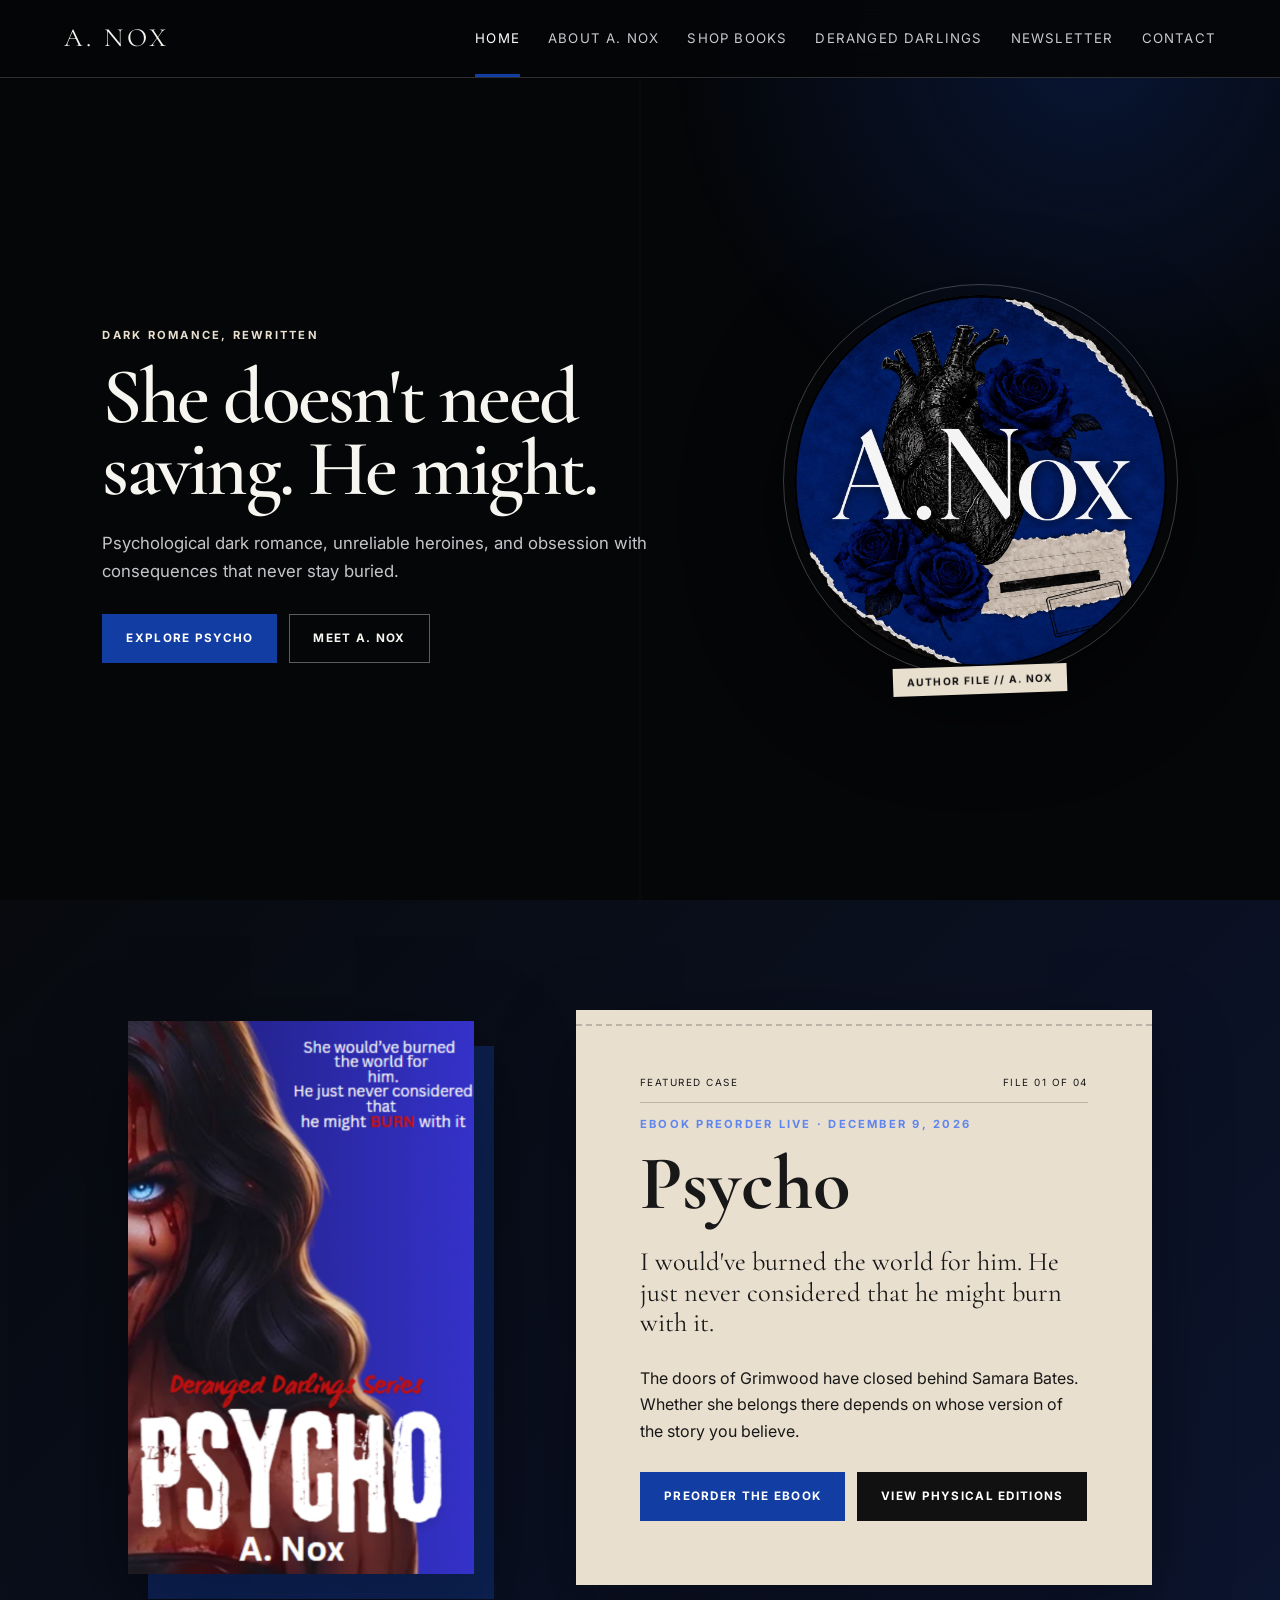
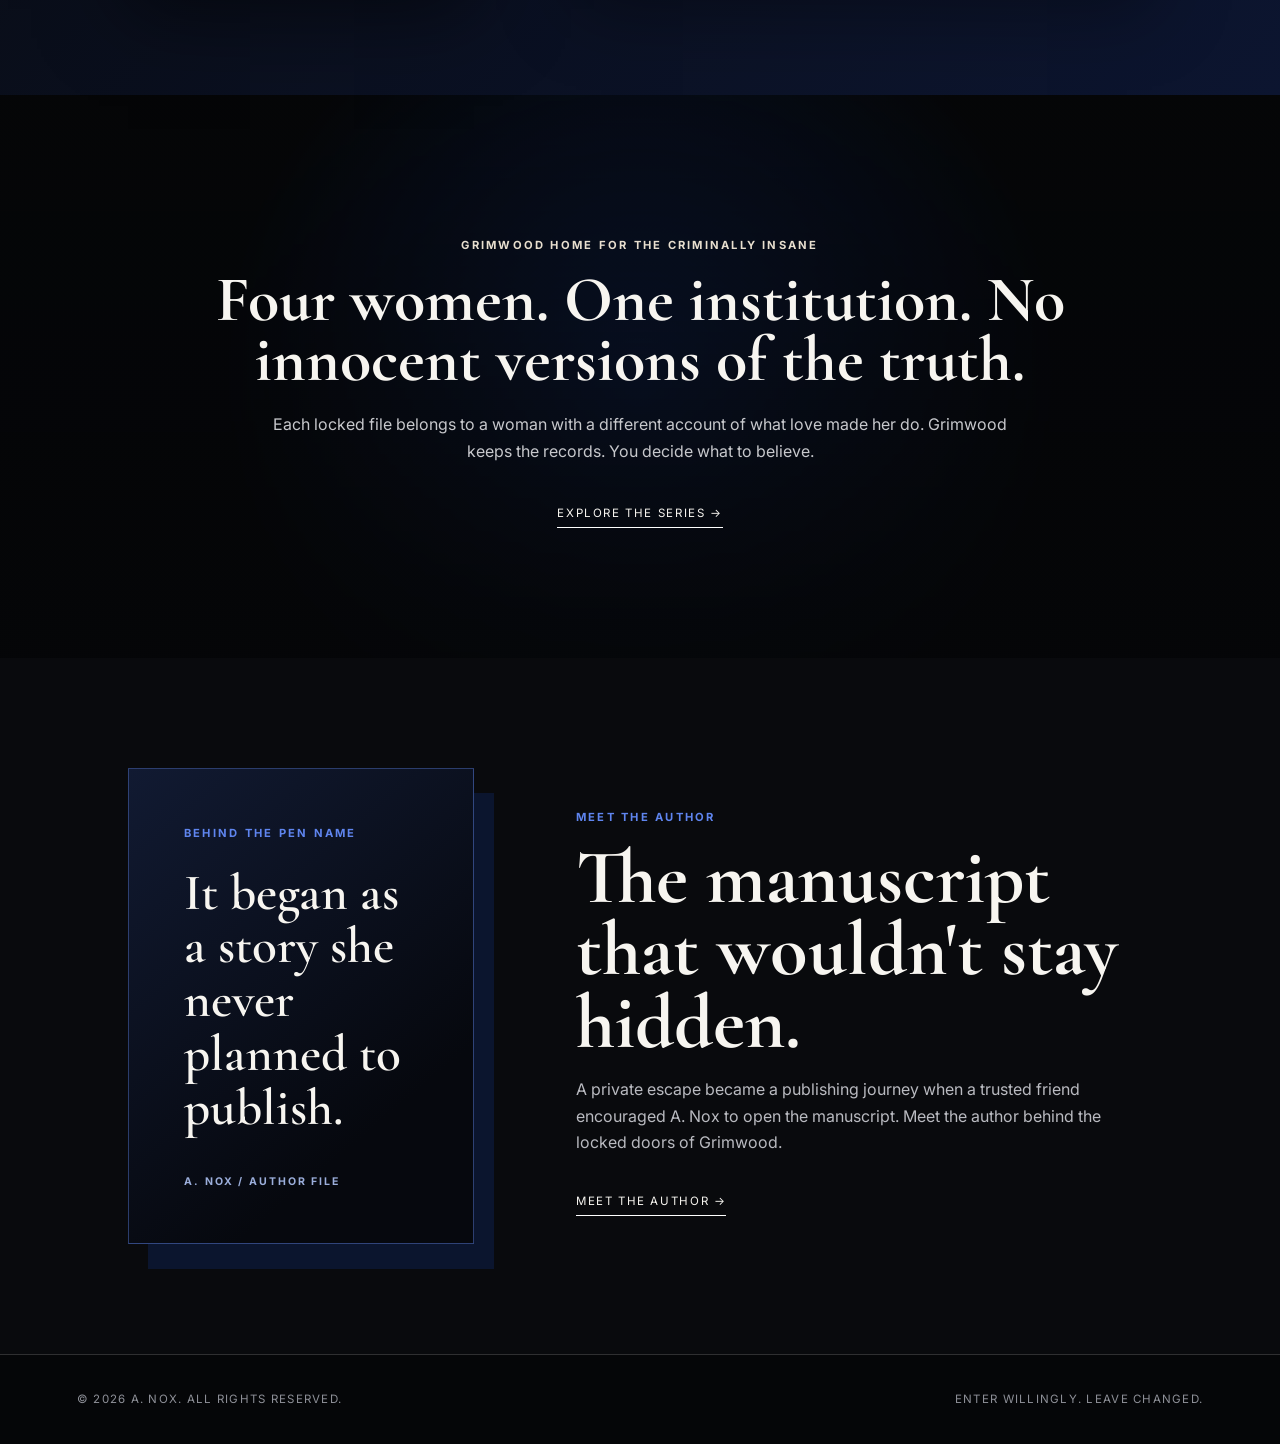
==== commit 145dce47: "Edit A. Nox site copy to remove repetition" ====
--- a/index.html
+++ b/index.html
@@ -27,8 +27,8 @@
     <section class="hero">
       <div class="hero-copy">
         <p class="eyebrow">Dark romance, rewritten</p>
-        <h1>In an A. Nox story, the woman is always the most dangerous person in the room.</h1>
-        <p class="hero-intro">Welcome to stories where devotion has teeth, sanity is optional, and she is never the one who needs saving.</p>
+        <h1>She doesn't need saving. He might.</h1>
+        <p class="hero-intro">Psychological dark romance, unreliable heroines, and obsession with consequences that never stay buried.</p>
         <div class="button-row">
           <a class="button primary" href="books.html">Explore Psycho</a>
           <a class="button ghost" href="about.html">Meet A. Nox</a>
@@ -46,31 +46,31 @@
       </div>
       <div class="evidence-card">
         <div class="file-meta"><span>Featured case</span><span>File 01 of 04</span></div>
-        <p class="eyebrow blue">Now available for preorder</p>
+        <p class="eyebrow blue">eBook preorder live · December 9, 2026</p>
         <h2>Psycho</h2>
-        <p class="lead">She was never the damsel. She was the warning.</p>
-        <p>Enter Grimwood Home for the Criminally Insane and meet Samara Bates—the first woman at the center of the Deranged Darlings series.</p>
+        <p class="lead">I would've burned the world for him. He just never considered that he might burn with it.</p>
+        <p>The doors of Grimwood have closed behind Samara Bates. Whether she belongs there depends on whose version of the story you believe.</p>
         <div class="button-row">
-          <a class="button primary" href="https://a.co/d/0cFT0E0G" target="_blank" rel="noopener">Preorder now</a>
-          <a class="button ink" href="series.html#psycho">Enter the case file</a>
+          <a class="button primary" href="https://a.co/d/0cFT0E0G" target="_blank" rel="noopener">Preorder the eBook</a>
+          <a class="button ink" href="books.html">View physical editions</a>
         </div>
       </div>
     </section>
 
     <section class="grimwood">
       <p class="eyebrow">Grimwood Home for the Criminally Insane</p>
-      <h2>Four women. Four descents into madness. Four dangerously obsessive love stories.</h2>
-      <p>The Deranged Darlings series follows the women confined within Grimwood—and the stories that brought each of them through its doors.</p>
+      <h2>Four women. One institution. No innocent versions of the truth.</h2>
+      <p>Each locked file belongs to a woman with a different account of what love made her do. Grimwood keeps the records. You decide what to believe.</p>
       <a class="text-link" href="series.html">Explore the series <span aria-hidden="true">→</span></a>
     </section>
 
     <section class="about-preview section-grid">
-      <div class="author-mark"><img src="assets/a-nox-logo.jpeg" alt="A. Nox author logo"></div>
+      <div class="author-quote" aria-label="Behind the pen name"><span class="eyebrow blue">Behind the pen name</span><p>It began as a story she never planned to publish.</p><span class="author-quote-sign">A. NOX / AUTHOR FILE</span></div>
       <div>
         <p class="eyebrow blue">Meet the author</p>
-        <h2>A. Nox writes women who are the red flag.</h2>
-        <p>A dark-romance author obsessed with reversing the rules—giving the women the dangerous devotion, unhinged humor, and morally black choices usually reserved for the men.</p>
-        <a class="text-link" href="about.html">Read her story <span aria-hidden="true">→</span></a>
+        <h2>The manuscript that wouldn't stay hidden.</h2>
+        <p>A private escape became a publishing journey when a trusted friend encouraged A. Nox to open the manuscript. Meet the author behind the locked doors of Grimwood.</p>
+        <a class="text-link" href="about.html">Meet the author <span aria-hidden="true">→</span></a>
       </div>
     </section>
   </main>
--- a/styles.css
+++ b/styles.css
@@ -1,9 +1,744 @@
-:root{--black:#050608;--panel:#0b0d12;--blue:#123da2;--blue2:#081f63;--white:#f7f5f0;--paper:#e8dfcf;--muted:#a6a7ad;--line:rgba(255,255,255,.17);--serif:"Cormorant Garamond",Georgia,serif;--sans:Inter,Arial,sans-serif}
-*{box-sizing:border-box}html{scroll-behavior:smooth}body{margin:0;background:var(--black);color:var(--white);font-family:var(--sans);line-height:1.65}body:before{content:"";position:fixed;inset:0;pointer-events:none;background:radial-gradient(circle at 85% 5%,rgba(18,61,162,.28),transparent 30%),linear-gradient(90deg,transparent 49.8%,rgba(255,255,255,.018) 50%,transparent 50.2%);z-index:-1}img{max-width:100%;display:block}a{color:inherit}.site-header{height:78px;display:flex;align-items:center;justify-content:space-between;padding:0 clamp(22px,5vw,78px);border-bottom:1px solid var(--line);background:rgba(5,6,8,.92);position:sticky;top:0;z-index:10;backdrop-filter:blur(15px)}.wordmark{font-family:var(--serif);font-size:1.65rem;text-decoration:none;letter-spacing:.13em}.site-nav{display:flex;gap:28px;align-items:center}.site-nav a{text-decoration:none;color:#c9c9ce;font-size:.83rem;text-transform:uppercase;letter-spacing:.09em;padding:28px 0 24px;border-bottom:3px solid transparent}.site-nav a:hover,.site-nav a.active{color:white;border-bottom-color:var(--blue)}.menu-button{display:none;background:transparent;color:white;border:1px solid var(--line);padding:10px 14px}.hero{min-height:calc(100vh - 78px);display:grid;grid-template-columns:1.2fr .8fr;gap:7vw;align-items:center;padding:70px clamp(24px,8vw,130px)}.hero h1{font-family:var(--serif);font-weight:600;font-size:clamp(3.1rem,6.2vw,6.8rem);line-height:.91;letter-spacing:-.035em;margin:16px 0 25px;max-width:1050px}.hero-intro{max-width:660px;color:#c6c6ca;font-size:1.05rem}.eyebrow{text-transform:uppercase;letter-spacing:.2em;font-size:.7rem;font-weight:700;color:var(--paper)}.eyebrow.blue{color:#5f85ef}.button-row{display:flex;gap:12px;flex-wrap:wrap;margin-top:28px}.button{display:inline-flex;justify-content:center;align-items:center;min-height:49px;padding:0 23px;text-decoration:none;text-transform:uppercase;letter-spacing:.11em;font-size:.73rem;font-weight:700;border:1px solid transparent}.button.primary{background:var(--blue);color:white}.button.primary:hover{background:#1c4fc7}.button.ghost{border-color:rgba(255,255,255,.35)}.button.ink{background:#111;color:white}.hero-mark{justify-self:center;position:relative}.seal-frame{border-radius:50%;padding:10px;border:1px solid rgba(255,255,255,.22);box-shadow:0 30px 90px rgba(0,0,0,.55);max-width:500px}.seal-frame img,.author-mark img{border-radius:50%}.case-stamp{display:block;width:max-content;margin:-12px auto 0;background:var(--paper);color:#111;padding:8px 14px;transform:rotate(-2deg);font:700 .64rem var(--sans);letter-spacing:.14em}.section-grid{display:grid;grid-template-columns:minmax(260px,.75fr) 1.25fr;gap:clamp(35px,8vw,120px);align-items:center;padding:110px clamp(24px,10vw,160px)}.featured{background:linear-gradient(135deg,#080a0e,#0c1530)}.cover-wrap{max-width:390px;margin:auto;position:relative}.book-cover{box-shadow:20px 25px 0 rgba(18,61,162,.36),0 35px 80px rgba(0,0,0,.55)}.temporary{position:absolute;top:18px;right:-28px;background:var(--paper);color:#111;padding:7px 12px;text-transform:uppercase;font-size:.6rem;font-weight:800;letter-spacing:.1em;transform:rotate(4deg)}.evidence-card{background:var(--paper);color:#181818;padding:clamp(28px,5vw,65px);position:relative;box-shadow:0 25px 70px rgba(0,0,0,.35)}.evidence-card:before{content:"";position:absolute;left:0;right:0;top:14px;border-top:2px dashed rgba(0,0,0,.2)}.file-meta{display:flex;justify-content:space-between;text-transform:uppercase;font-size:.62rem;letter-spacing:.15em;border-bottom:1px solid rgba(0,0,0,.2);padding-bottom:12px}.evidence-card h2,.grimwood h2,.about-preview h2,.page-hero h1{font-family:var(--serif);font-size:clamp(3rem,6vw,6rem);line-height:.95;margin:15px 0}.lead{font-family:var(--serif);font-size:1.65rem;line-height:1.15}.grimwood{text-align:center;padding:130px max(24px,13vw);background:linear-gradient(rgba(5,6,8,.76),rgba(5,6,8,.96)),radial-gradient(circle at center,var(--blue),transparent 60%)}.grimwood h2{font-size:clamp(2.7rem,5vw,5.3rem)}.grimwood p:not(.eyebrow){max-width:760px;margin:20px auto;color:#c7c8cc}.text-link{display:inline-block;margin-top:20px;text-transform:uppercase;letter-spacing:.14em;font-size:.72rem;text-decoration:none;border-bottom:1px solid #fff;padding-bottom:4px}.about-preview{background:#090a0d}.author-mark{max-width:390px;margin:auto}.about-preview p:not(.eyebrow){color:#b9bac0;max-width:640px}.page-hero{padding:100px clamp(24px,10vw,160px) 70px;border-bottom:1px solid var(--line);background:radial-gradient(circle at 70% 30%,rgba(18,61,162,.3),transparent 35%)}.page-hero p{max-width:730px;color:#c0c1c7}.cards{display:grid;grid-template-columns:repeat(4,1fr);gap:24px;padding:80px clamp(24px,6vw,100px)}.book-card{background:var(--panel);border:1px solid var(--line);padding:16px}.book-card img{aspect-ratio:3/4.6;object-fit:cover;width:100%}.book-card h2{font:600 2.2rem var(--serif);margin:18px 0 2px}.book-card p{color:var(--muted);font-size:.85rem}.book-card.featured-card{border-color:#315fda;box-shadow:0 0 0 1px #315fda}.content-page{max-width:960px;margin:auto;padding:80px 24px 120px}.content-page h2{font:600 clamp(2.6rem,5vw,4.8rem) var(--serif);line-height:1;margin-top:65px}.content-page p{color:#c8c9ce;font-size:1.03rem}.case-list{display:grid;gap:28px;padding:80px clamp(24px,9vw,145px)}.case-row{display:grid;grid-template-columns:170px 1fr;gap:38px;align-items:center;border:1px solid var(--line);padding:22px;background:var(--panel)}.case-row img{width:170px}.case-row h2{font:600 3rem var(--serif);margin:0}.case-row .number{color:#668cff;font-size:.68rem;text-transform:uppercase;letter-spacing:.16em}.contact-box{background:var(--paper);color:#111;padding:clamp(28px,5vw,62px);margin-top:45px}.contact-box p{color:#333}.contact-box .button{background:#111;color:#fff}footer{display:flex;justify-content:space-between;gap:20px;padding:35px clamp(24px,6vw,90px);border-top:1px solid var(--line);color:#8e9098;font-size:.72rem;text-transform:uppercase;letter-spacing:.11em}
-@media(max-width:900px){.menu-button{display:block}.site-nav{display:none;position:absolute;top:78px;left:0;right:0;background:#08090c;flex-direction:column;align-items:stretch;padding:15px 25px 28px;border-bottom:1px solid var(--line)}.site-nav.open{display:flex}.site-nav a{padding:12px 0}.hero{grid-template-columns:1fr;padding-top:55px}.hero-mark{max-width:360px}.section-grid{grid-template-columns:1fr}.about-preview .author-mark{max-width:300px}.cards{grid-template-columns:repeat(2,1fr)}.case-row{grid-template-columns:120px 1fr}.case-row img{width:120px}}
-@media(max-width:560px){.hero h1{font-size:3.35rem}.hero{padding-left:20px;padding-right:20px}.cards{grid-template-columns:1fr 1fr;gap:12px;padding:50px 12px}.book-card{padding:8px}.book-card h2{font-size:1.55rem}.book-card p{font-size:.72rem}.case-row{grid-template-columns:88px 1fr;gap:18px;padding:12px}.case-row img{width:88px}.case-row h2{font-size:2.2rem}.evidence-card{padding:34px 24px}.file-meta{gap:10px}footer{flex-direction:column}.button{width:100%}}
-.contact-sections{max-width:1180px;margin:auto;padding:70px 24px 120px}.contact-sections .contact-box{margin:0}.contact-sections h2{font:600 clamp(2.8rem,5vw,5rem) var(--serif);line-height:.95;margin:14px 0 22px}.contact-address{font-size:.78rem;letter-spacing:.08em}.link-panel{padding:70px 0}.profile-links{display:grid;grid-template-columns:1fr 1fr;border-top:1px solid var(--line)}.profile-links a{display:flex;justify-content:space-between;gap:20px;padding:22px 18px;text-decoration:none;border-bottom:1px solid var(--line);color:#aaa}.profile-links a:nth-child(odd){border-right:1px solid var(--line)}.profile-links a:hover{background:rgba(18,61,162,.18);color:white}.profile-links strong{color:white}.applications{background:linear-gradient(135deg,var(--blue2),#080a10);padding:clamp(28px,5vw,65px);border:1px solid rgba(95,133,239,.45)}.applications>p:not(.eyebrow){max-width:680px;color:#c7cad2}.application-grid{display:grid;grid-template-columns:1fr 1fr;gap:18px;margin-top:35px}.application-grid a{display:block;background:var(--paper);color:#111;padding:28px;text-decoration:none;transition:transform .2s ease}.application-grid a:hover{transform:translateY(-4px)}.application-grid span{font-size:.62rem;text-transform:uppercase;letter-spacing:.15em}.application-grid h3{font:600 2.4rem var(--serif);margin:12px 0 4px}.application-grid p{color:#333}.application-grid strong{text-transform:uppercase;font-size:.7rem;letter-spacing:.12em}
-@media(max-width:560px){.profile-links,.application-grid{grid-template-columns:1fr}.profile-links a:nth-child(odd){border-right:0}.profile-links a{padding-left:4px;padding-right:4px}.contact-sections{padding-left:14px;padding-right:14px}}
-.restricted-page{min-height:calc(100vh - 78px);display:grid;grid-template-columns:1.05fr .95fr;gap:clamp(35px,8vw,120px);align-items:center;padding:80px clamp(24px,9vw,150px);background:radial-gradient(circle at 20% 20%,rgba(18,61,162,.32),transparent 35%)}.restricted-copy h1{font:600 clamp(4rem,8vw,8.5rem)/.82 var(--serif);letter-spacing:-.04em;margin:18px 0 28px;max-width:800px}.restricted-copy>p:not(.eyebrow,.restricted-lead,.fine-print){max-width:620px;color:#c2c4cb}.restricted-lead{font:600 clamp(1.6rem,3vw,2.5rem)/1.05 var(--serif);max-width:620px}.fine-print{font-size:.68rem;color:#777b85;text-transform:uppercase;letter-spacing:.1em;margin-top:20px}.restricted-dossier{background:var(--paper);color:#111;padding:clamp(28px,5vw,60px);transform:rotate(1deg);box-shadow:24px 28px 0 rgba(18,61,162,.35),0 35px 80px rgba(0,0,0,.5);position:relative}.dossier-label{display:block;border-bottom:1px solid rgba(0,0,0,.25);padding-bottom:10px;text-transform:uppercase;font-size:.62rem;letter-spacing:.14em}.restricted-dossier h2{font:600 clamp(2.8rem,5vw,5rem)/.9 var(--serif);margin:25px 0}.restricted-dossier ul{list-style:none;margin:0;padding:0;border-top:1px solid rgba(0,0,0,.18)}.restricted-dossier li{display:flex;gap:18px;padding:13px 0;border-bottom:1px solid rgba(0,0,0,.18);font-size:.86rem;text-transform:uppercase;letter-spacing:.07em}.restricted-dossier li span{color:var(--blue);font-weight:800}.restricted-dossier .redaction{height:15px;width:72%;background:#111;margin:28px 0 18px}.restricted-dossier strong{font-size:.64rem;letter-spacing:.15em;color:var(--blue)}
-.newsletter-embed{max-width:650px;margin-top:30px;position:relative;z-index:1}.newsletter-embed .ml-form-embedContainer{margin:0!important;max-width:none!important}.newsletter-embed .ml-form-embedWrapper{max-width:none!important;box-shadow:16px 18px 0 rgba(18,61,162,.35)}
-@media(max-width:900px){.restricted-page{grid-template-columns:1fr}.restricted-dossier{transform:none;margin-top:25px}}
+:root {
+  --black: #050608;
+  --panel: #0b0d12;
+  --blue: #123da2;
+  --blue2: #081f63;
+  --white: #f7f5f0;
+  --paper: #e8dfcf;
+  --muted: #a6a7ad;
+  --line: rgba(255, 255, 255, 0.17);
+  --serif: "Cormorant Garamond", Georgia, serif;
+  --sans: Inter, Arial, sans-serif;
+}
+* {
+  box-sizing: border-box;
+}
+html {
+  scroll-behavior: smooth;
+}
+body {
+  margin: 0;
+  background: var(--black);
+  color: var(--white);
+  font-family: var(--sans);
+  line-height: 1.65;
+}
+body:before {
+  content: "";
+  position: fixed;
+  inset: 0;
+  pointer-events: none;
+  background:
+    radial-gradient(circle at 85% 5%, rgba(18, 61, 162, 0.28), transparent 30%),
+    linear-gradient(
+      90deg,
+      transparent 49.8%,
+      rgba(255, 255, 255, 0.018) 50%,
+      transparent 50.2%
+    );
+  z-index: -1;
+}
+img {
+  max-width: 100%;
+  display: block;
+}
+a {
+  color: inherit;
+}
+.site-header {
+  height: 78px;
+  display: flex;
+  align-items: center;
+  justify-content: space-between;
+  padding: 0 clamp(22px, 5vw, 78px);
+  border-bottom: 1px solid var(--line);
+  background: rgba(5, 6, 8, 0.92);
+  position: sticky;
+  top: 0;
+  z-index: 10;
+  backdrop-filter: blur(15px);
+}
+.wordmark {
+  font-family: var(--serif);
+  font-size: 1.65rem;
+  text-decoration: none;
+  letter-spacing: 0.13em;
+}
+.site-nav {
+  display: flex;
+  gap: 28px;
+  align-items: center;
+}
+.site-nav a {
+  text-decoration: none;
+  color: #c9c9ce;
+  font-size: 0.83rem;
+  text-transform: uppercase;
+  letter-spacing: 0.09em;
+  padding: 28px 0 24px;
+  border-bottom: 3px solid transparent;
+}
+.site-nav a:hover,
+.site-nav a.active {
+  color: white;
+  border-bottom-color: var(--blue);
+}
+.menu-button {
+  display: none;
+  background: transparent;
+  color: white;
+  border: 1px solid var(--line);
+  padding: 10px 14px;
+}
+.hero {
+  min-height: calc(100vh - 78px);
+  display: grid;
+  grid-template-columns: 1.2fr 0.8fr;
+  gap: 7vw;
+  align-items: center;
+  padding: 70px clamp(24px, 8vw, 130px);
+}
+.hero h1 {
+  font-family: var(--serif);
+  font-weight: 600;
+  font-size: clamp(3.1rem, 6.2vw, 6.8rem);
+  line-height: 0.91;
+  letter-spacing: -0.035em;
+  margin: 16px 0 25px;
+  max-width: 1050px;
+}
+.hero-intro {
+  max-width: 660px;
+  color: #c6c6ca;
+  font-size: 1.05rem;
+}
+.eyebrow {
+  text-transform: uppercase;
+  letter-spacing: 0.2em;
+  font-size: 0.7rem;
+  font-weight: 700;
+  color: var(--paper);
+}
+.eyebrow.blue {
+  color: #5f85ef;
+}
+.button-row {
+  display: flex;
+  gap: 12px;
+  flex-wrap: wrap;
+  margin-top: 28px;
+}
+.button {
+  display: inline-flex;
+  justify-content: center;
+  align-items: center;
+  min-height: 49px;
+  padding: 0 23px;
+  text-decoration: none;
+  text-transform: uppercase;
+  letter-spacing: 0.11em;
+  font-size: 0.73rem;
+  font-weight: 700;
+  border: 1px solid transparent;
+}
+.button.primary {
+  background: var(--blue);
+  color: white;
+}
+.button.primary:hover {
+  background: #1c4fc7;
+}
+.button.ghost {
+  border-color: rgba(255, 255, 255, 0.35);
+}
+.button.ink {
+  background: #111;
+  color: white;
+}
+.hero-mark {
+  justify-self: center;
+  position: relative;
+}
+.seal-frame {
+  border-radius: 50%;
+  padding: 10px;
+  border: 1px solid rgba(255, 255, 255, 0.22);
+  box-shadow: 0 30px 90px rgba(0, 0, 0, 0.55);
+  max-width: 500px;
+}
+.seal-frame img,
+.author-mark img {
+  border-radius: 50%;
+}
+.case-stamp {
+  display: block;
+  width: max-content;
+  margin: -12px auto 0;
+  background: var(--paper);
+  color: #111;
+  padding: 8px 14px;
+  transform: rotate(-2deg);
+  font: 700 0.64rem var(--sans);
+  letter-spacing: 0.14em;
+}
+.section-grid {
+  display: grid;
+  grid-template-columns: minmax(260px, 0.75fr) 1.25fr;
+  gap: clamp(35px, 8vw, 120px);
+  align-items: center;
+  padding: 110px clamp(24px, 10vw, 160px);
+}
+.featured {
+  background: linear-gradient(135deg, #080a0e, #0c1530);
+}
+.cover-wrap {
+  max-width: 390px;
+  margin: auto;
+  position: relative;
+}
+.book-cover {
+  box-shadow:
+    20px 25px 0 rgba(18, 61, 162, 0.36),
+    0 35px 80px rgba(0, 0, 0, 0.55);
+}
+.temporary {
+  position: absolute;
+  top: 18px;
+  right: -28px;
+  background: var(--paper);
+  color: #111;
+  padding: 7px 12px;
+  text-transform: uppercase;
+  font-size: 0.6rem;
+  font-weight: 800;
+  letter-spacing: 0.1em;
+  transform: rotate(4deg);
+}
+.evidence-card {
+  background: var(--paper);
+  color: #181818;
+  padding: clamp(28px, 5vw, 65px);
+  position: relative;
+  box-shadow: 0 25px 70px rgba(0, 0, 0, 0.35);
+}
+.evidence-card:before {
+  content: "";
+  position: absolute;
+  left: 0;
+  right: 0;
+  top: 14px;
+  border-top: 2px dashed rgba(0, 0, 0, 0.2);
+}
+.file-meta {
+  display: flex;
+  justify-content: space-between;
+  text-transform: uppercase;
+  font-size: 0.62rem;
+  letter-spacing: 0.15em;
+  border-bottom: 1px solid rgba(0, 0, 0, 0.2);
+  padding-bottom: 12px;
+}
+.evidence-card h2,
+.grimwood h2,
+.about-preview h2,
+.page-hero h1 {
+  font-family: var(--serif);
+  font-size: clamp(3rem, 6vw, 6rem);
+  line-height: 0.95;
+  margin: 15px 0;
+}
+.lead {
+  font-family: var(--serif);
+  font-size: 1.65rem;
+  line-height: 1.15;
+}
+.grimwood {
+  text-align: center;
+  padding: 130px max(24px, 13vw);
+  background:
+    linear-gradient(rgba(5, 6, 8, 0.76), rgba(5, 6, 8, 0.96)),
+    radial-gradient(circle at center, var(--blue), transparent 60%);
+}
+.grimwood h2 {
+  font-size: clamp(2.7rem, 5vw, 5.3rem);
+}
+.grimwood p:not(.eyebrow) {
+  max-width: 760px;
+  margin: 20px auto;
+  color: #c7c8cc;
+}
+.text-link {
+  display: inline-block;
+  margin-top: 20px;
+  text-transform: uppercase;
+  letter-spacing: 0.14em;
+  font-size: 0.72rem;
+  text-decoration: none;
+  border-bottom: 1px solid #fff;
+  padding-bottom: 4px;
+}
+.about-preview {
+  background: #090a0d;
+}
+.author-mark {
+  max-width: 390px;
+  margin: auto;
+}
+.about-preview p:not(.eyebrow) {
+  color: #b9bac0;
+  max-width: 640px;
+}
+.page-hero {
+  padding: 100px clamp(24px, 10vw, 160px) 70px;
+  border-bottom: 1px solid var(--line);
+  background: radial-gradient(
+    circle at 70% 30%,
+    rgba(18, 61, 162, 0.3),
+    transparent 35%
+  );
+}
+.page-hero p {
+  max-width: 730px;
+  color: #c0c1c7;
+}
+.darlings-banner {
+  margin: 0;
+  border-bottom: 1px solid var(--line);
+  background: #050608;
+}
+.darlings-banner img {
+  display: block;
+  width: 100%;
+  height: auto;
+  max-height: none;
+  object-fit: contain;
+  filter: brightness(0.82) contrast(1.04);
+}
+.cards {
+  display: grid;
+  grid-template-columns: repeat(4, 1fr);
+  gap: 24px;
+  padding: 80px clamp(24px, 6vw, 100px);
+}
+.book-card {
+  background: var(--panel);
+  border: 1px solid var(--line);
+  padding: 16px;
+}
+.book-card img {
+  aspect-ratio: 3/4.6;
+  object-fit: cover;
+  width: 100%;
+}
+.book-card h2 {
+  font: 600 2.2rem var(--serif);
+  margin: 18px 0 2px;
+}
+.book-card p {
+  color: var(--muted);
+  font-size: 0.85rem;
+}
+.book-card.featured-card {
+  border-color: #315fda;
+  box-shadow: 0 0 0 1px #315fda;
+}
+.content-page {
+  max-width: 960px;
+  margin: auto;
+  padding: 80px 24px 120px;
+}
+.content-page h2 {
+  font: 600 clamp(2.6rem, 5vw, 4.8rem) var(--serif);
+  line-height: 1;
+  margin-top: 65px;
+}
+.content-page p {
+  color: #c8c9ce;
+  font-size: 1.03rem;
+}
+.case-list {
+  display: grid;
+  gap: 28px;
+  padding: 80px clamp(24px, 9vw, 145px);
+}
+.case-row {
+  display: grid;
+  grid-template-columns: 170px 1fr;
+  gap: 38px;
+  align-items: center;
+  border: 1px solid var(--line);
+  padding: 22px;
+  background: var(--panel);
+}
+.case-row img {
+  width: 170px;
+}
+.case-row h2 {
+  font: 600 3rem var(--serif);
+  margin: 0;
+}
+.case-row .number {
+  color: #668cff;
+  font-size: 0.68rem;
+  text-transform: uppercase;
+  letter-spacing: 0.16em;
+}
+.contact-box {
+  background: var(--paper);
+  color: #111;
+  padding: clamp(28px, 5vw, 62px);
+  margin-top: 45px;
+}
+.contact-box p {
+  color: #333;
+}
+.contact-box .button {
+  background: #111;
+  color: #fff;
+}
+footer {
+  display: flex;
+  justify-content: space-between;
+  gap: 20px;
+  padding: 35px clamp(24px, 6vw, 90px);
+  border-top: 1px solid var(--line);
+  color: #8e9098;
+  font-size: 0.72rem;
+  text-transform: uppercase;
+  letter-spacing: 0.11em;
+}
+@media (max-width: 900px) {
+  .menu-button {
+    display: block;
+  }
+  .site-nav {
+    display: none;
+    position: absolute;
+    top: 78px;
+    left: 0;
+    right: 0;
+    background: #08090c;
+    flex-direction: column;
+    align-items: stretch;
+    padding: 15px 25px 28px;
+    border-bottom: 1px solid var(--line);
+  }
+  .site-nav.open {
+    display: flex;
+  }
+  .site-nav a {
+    padding: 12px 0;
+  }
+  .hero {
+    grid-template-columns: 1fr;
+    padding-top: 55px;
+  }
+  .hero-mark {
+    max-width: 360px;
+  }
+  .section-grid {
+    grid-template-columns: 1fr;
+  }
+  .about-preview .author-mark {
+    max-width: 300px;
+  }
+  .cards {
+    grid-template-columns: repeat(2, 1fr);
+  }
+  .case-row {
+    grid-template-columns: 120px 1fr;
+  }
+  .case-row img {
+    width: 120px;
+  }
+}
+@media (max-width: 560px) {
+  .darlings-banner img {
+    width: 100%;
+    height: auto;
+    min-height: 0;
+    object-fit: contain;
+  }
+  .hero h1 {
+    font-size: 3.35rem;
+  }
+  .hero {
+    padding-left: 20px;
+    padding-right: 20px;
+  }
+  .cards {
+    grid-template-columns: 1fr 1fr;
+    gap: 12px;
+    padding: 50px 12px;
+  }
+  .book-card {
+    padding: 8px;
+  }
+  .book-card h2 {
+    font-size: 1.55rem;
+  }
+  .book-card p {
+    font-size: 0.72rem;
+  }
+  .case-row {
+    grid-template-columns: 88px 1fr;
+    gap: 18px;
+    padding: 12px;
+  }
+  .case-row img {
+    width: 88px;
+  }
+  .case-row h2 {
+    font-size: 2.2rem;
+  }
+  .evidence-card {
+    padding: 34px 24px;
+  }
+  .file-meta {
+    gap: 10px;
+  }
+  footer {
+    flex-direction: column;
+  }
+  .button {
+    width: 100%;
+  }
+}
+.contact-sections {
+  max-width: 1180px;
+  margin: auto;
+  padding: 70px 24px 120px;
+}
+.contact-sections .contact-box {
+  margin: 0;
+}
+.contact-sections h2 {
+  font: 600 clamp(2.8rem, 5vw, 5rem) var(--serif);
+  line-height: 0.95;
+  margin: 14px 0 22px;
+}
+.contact-address {
+  font-size: 0.78rem;
+  letter-spacing: 0.08em;
+}
+.link-panel {
+  padding: 70px 0;
+}
+.profile-links {
+  display: grid;
+  grid-template-columns: 1fr 1fr;
+  border-top: 1px solid var(--line);
+}
+.profile-links a {
+  display: flex;
+  justify-content: space-between;
+  gap: 20px;
+  padding: 22px 18px;
+  text-decoration: none;
+  border-bottom: 1px solid var(--line);
+  color: #aaa;
+}
+.profile-links a:nth-child(odd) {
+  border-right: 1px solid var(--line);
+}
+.profile-links a:hover {
+  background: rgba(18, 61, 162, 0.18);
+  color: white;
+}
+.profile-links strong {
+  color: white;
+}
+.applications {
+  background: linear-gradient(135deg, var(--blue2), #080a10);
+  padding: clamp(28px, 5vw, 65px);
+  border: 1px solid rgba(95, 133, 239, 0.45);
+}
+.applications > p:not(.eyebrow) {
+  max-width: 680px;
+  color: #c7cad2;
+}
+.application-grid {
+  display: grid;
+  grid-template-columns: 1fr 1fr;
+  gap: 18px;
+  margin-top: 35px;
+}
+.application-grid a {
+  display: block;
+  background: var(--paper);
+  color: #111;
+  padding: 28px;
+  text-decoration: none;
+  transition: transform 0.2s ease;
+}
+.application-grid a:hover {
+  transform: translateY(-4px);
+}
+.application-grid span {
+  font-size: 0.62rem;
+  text-transform: uppercase;
+  letter-spacing: 0.15em;
+}
+.application-grid h3 {
+  font: 600 2.4rem var(--serif);
+  margin: 12px 0 4px;
+}
+.application-grid p {
+  color: #333;
+}
+.application-grid strong {
+  text-transform: uppercase;
+  font-size: 0.7rem;
+  letter-spacing: 0.12em;
+}
+@media (max-width: 560px) {
+  .profile-links,
+  .application-grid {
+    grid-template-columns: 1fr;
+  }
+  .profile-links a:nth-child(odd) {
+    border-right: 0;
+  }
+  .profile-links a {
+    padding-left: 4px;
+    padding-right: 4px;
+  }
+  .contact-sections {
+    padding-left: 14px;
+    padding-right: 14px;
+  }
+}
+.restricted-page {
+  min-height: calc(100vh - 78px);
+  display: grid;
+  grid-template-columns: 1.05fr 0.95fr;
+  gap: clamp(35px, 8vw, 120px);
+  align-items: center;
+  padding: 80px clamp(24px, 9vw, 150px);
+  background: radial-gradient(
+    circle at 20% 20%,
+    rgba(18, 61, 162, 0.32),
+    transparent 35%
+  );
+}
+.restricted-copy h1 {
+  font: 600 clamp(4rem, 8vw, 8.5rem) / 0.82 var(--serif);
+  letter-spacing: -0.04em;
+  margin: 18px 0 28px;
+  max-width: 800px;
+}
+.restricted-copy > p:not(.eyebrow, .restricted-lead, .fine-print) {
+  max-width: 620px;
+  color: #c2c4cb;
+}
+.restricted-lead {
+  font: 600 clamp(1.6rem, 3vw, 2.5rem) / 1.05 var(--serif);
+  max-width: 620px;
+}
+.fine-print {
+  font-size: 0.68rem;
+  color: #777b85;
+  text-transform: uppercase;
+  letter-spacing: 0.1em;
+  margin-top: 20px;
+}
+.restricted-dossier {
+  background: var(--paper);
+  color: #111;
+  padding: clamp(28px, 5vw, 60px);
+  transform: rotate(1deg);
+  box-shadow:
+    24px 28px 0 rgba(18, 61, 162, 0.35),
+    0 35px 80px rgba(0, 0, 0, 0.5);
+  position: relative;
+}
+.dossier-label {
+  display: block;
+  border-bottom: 1px solid rgba(0, 0, 0, 0.25);
+  padding-bottom: 10px;
+  text-transform: uppercase;
+  font-size: 0.62rem;
+  letter-spacing: 0.14em;
+}
+.restricted-dossier h2 {
+  font: 600 clamp(2.8rem, 5vw, 5rem) / 0.9 var(--serif);
+  margin: 25px 0;
+}
+.restricted-dossier ul {
+  list-style: none;
+  margin: 0;
+  padding: 0;
+  border-top: 1px solid rgba(0, 0, 0, 0.18);
+}
+.restricted-dossier li {
+  display: flex;
+  gap: 18px;
+  padding: 13px 0;
+  border-bottom: 1px solid rgba(0, 0, 0, 0.18);
+  font-size: 0.86rem;
+  text-transform: uppercase;
+  letter-spacing: 0.07em;
+}
+.restricted-dossier li span {
+  color: var(--blue);
+  font-weight: 800;
+}
+.restricted-dossier .redaction {
+  height: 15px;
+  width: 72%;
+  background: #111;
+  margin: 28px 0 18px;
+}
+.restricted-dossier strong {
+  font-size: 0.64rem;
+  letter-spacing: 0.15em;
+  color: var(--blue);
+}
+.newsletter-embed {
+  max-width: 650px;
+  margin-top: 30px;
+  position: relative;
+  z-index: 1;
+}
+.newsletter-embed .ml-form-embedContainer {
+  margin: 0 !important;
+  max-width: none !important;
+}
+.newsletter-embed .ml-form-embedWrapper {
+  max-width: none !important;
+  box-shadow: 16px 18px 0 rgba(18, 61, 162, 0.35);
+}
+@media (max-width: 900px) {
+  .restricted-page {
+    grid-template-columns: 1fr;
+  }
+  .restricted-dossier {
+    transform: none;
+    margin-top: 25px;
+  }
+}
+
+/* The homepage author teaser now uses a distinct editorial moment. */
+.author-quote {
+  width: min(390px, 100%);
+  margin: auto;
+  min-height: 320px;
+  padding: clamp(30px, 5vw, 55px);
+  background: linear-gradient(140deg, #111a32, #06080e 74%);
+  border: 1px solid rgba(95, 133, 239, .42);
+  box-shadow: 20px 25px 0 rgba(18, 61, 162, .22);
+  display: flex;
+  flex-direction: column;
+  justify-content: space-between;
+}
+.author-quote p {
+  color: #f7f5f0 !important;
+  font: 600 clamp(2.1rem, 4vw, 3.3rem)/1.05 var(--serif);
+  margin: 24px 0 40px;
+}
+.author-quote-sign {
+  color: #9baedb;
+  font: 700 .66rem var(--sans);
+  text-transform: uppercase;
+  letter-spacing: .18em;
+}
